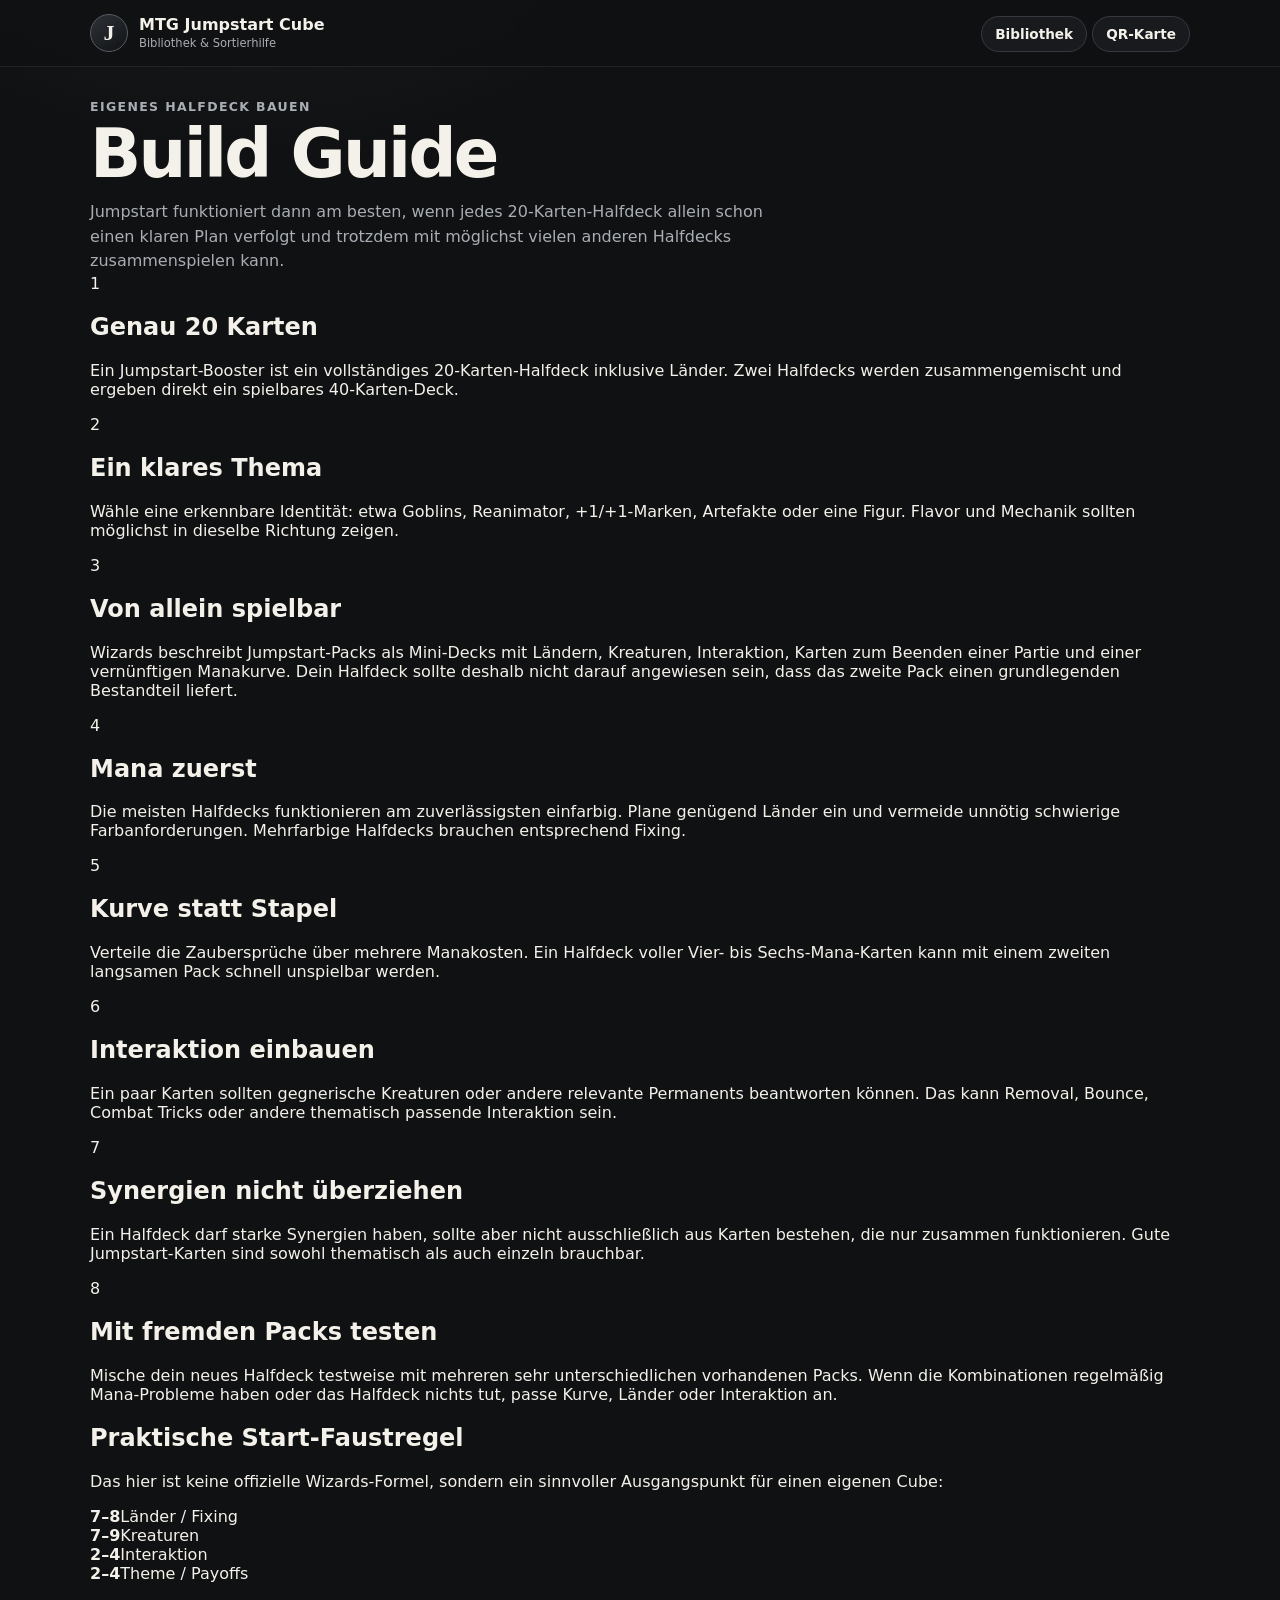
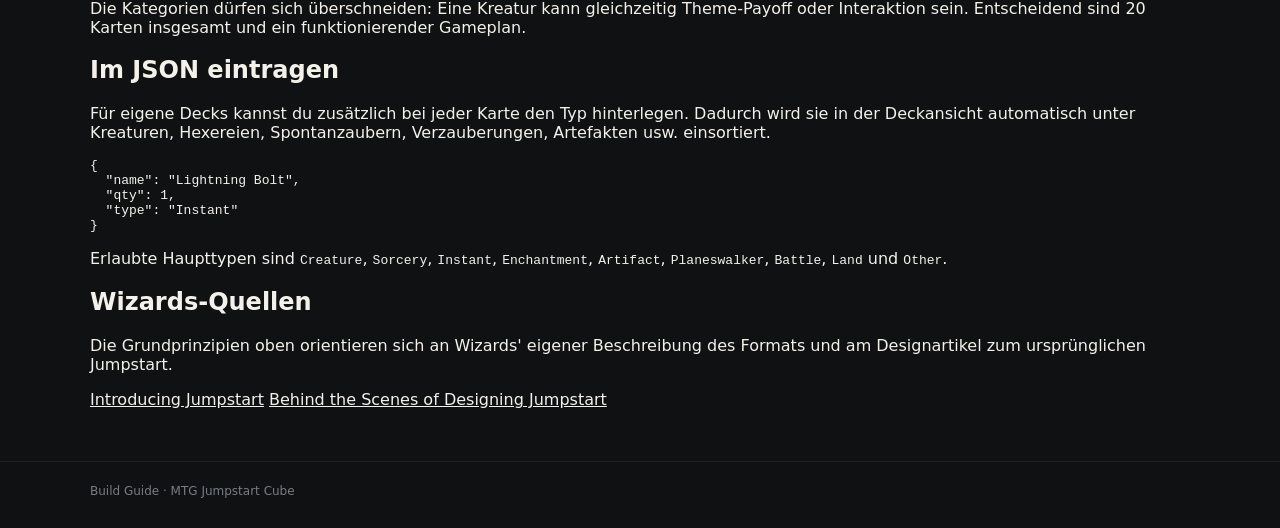
==== build-guide.html @ a4d692d1 "Add Jumpstart build guide" ====
<!doctype html>
<html lang="de">
<head>
  <meta charset="utf-8">
  <meta name="viewport" content="width=device-width, initial-scale=1">
  <meta name="theme-color" content="#171717">
  <meta name="description" content="Kurzer Leitfaden zum Bauen eigener Jumpstart-Halfdecks.">
  <title>Build Guide · MTG Jumpstart Cube</title>
  <link rel="stylesheet" href="assets/mana/css/mana.css">
  <link rel="stylesheet" href="styles.css">
</head>
<body>
  <header class="site-header">
    <div class="shell header-inner">
      <a class="brand" href="./" aria-label="Zur Jumpstart-Übersicht">
        <span class="brand-mark" aria-hidden="true">J</span>
        <span><strong>MTG Jumpstart Cube</strong><small>Bibliothek &amp; Sortierhilfe</small></span>
      </a>
      <nav class="header-nav" aria-label="Seitennavigation">
        <a class="proxy-link" href="./">Bibliothek</a>
        <a class="proxy-link" href="proxy.html">QR-Karte</a>
      </nav>
    </div>
  </header>

  <main class="shell guide-page">
    <section class="guide-hero">
      <p class="eyebrow">Eigenes Halfdeck bauen</p>
      <h1>Build Guide</h1>
      <p class="hero-copy">Jumpstart funktioniert dann am besten, wenn jedes 20-Karten-Halfdeck allein schon einen klaren Plan verfolgt und trotzdem mit möglichst vielen anderen Halfdecks zusammenspielen kann.</p>
    </section>

    <section class="guide-grid">
      <article class="guide-card">
        <span class="guide-number">1</span>
        <h2>Genau 20 Karten</h2>
        <p>Ein Jumpstart-Booster ist ein vollständiges 20-Karten-Halfdeck inklusive Länder. Zwei Halfdecks werden zusammengemischt und ergeben direkt ein spielbares 40-Karten-Deck.</p>
      </article>

      <article class="guide-card">
        <span class="guide-number">2</span>
        <h2>Ein klares Thema</h2>
        <p>Wähle eine erkennbare Identität: etwa Goblins, Reanimator, +1/+1-Marken, Artefakte oder eine Figur. Flavor und Mechanik sollten möglichst in dieselbe Richtung zeigen.</p>
      </article>

      <article class="guide-card">
        <span class="guide-number">3</span>
        <h2>Von allein spielbar</h2>
        <p>Wizards beschreibt Jumpstart-Packs als Mini-Decks mit Ländern, Kreaturen, Interaktion, Karten zum Beenden einer Partie und einer vernünftigen Manakurve. Dein Halfdeck sollte deshalb nicht darauf angewiesen sein, dass das zweite Pack einen grundlegenden Bestandteil liefert.</p>
      </article>

      <article class="guide-card">
        <span class="guide-number">4</span>
        <h2>Mana zuerst</h2>
        <p>Die meisten Halfdecks funktionieren am zuverlässigsten einfarbig. Plane genügend Länder ein und vermeide unnötig schwierige Farbanforderungen. Mehrfarbige Halfdecks brauchen entsprechend Fixing.</p>
      </article>

      <article class="guide-card">
        <span class="guide-number">5</span>
        <h2>Kurve statt Stapel</h2>
        <p>Verteile die Zaubersprüche über mehrere Manakosten. Ein Halfdeck voller Vier- bis Sechs-Mana-Karten kann mit einem zweiten langsamen Pack schnell unspielbar werden.</p>
      </article>

      <article class="guide-card">
        <span class="guide-number">6</span>
        <h2>Interaktion einbauen</h2>
        <p>Ein paar Karten sollten gegnerische Kreaturen oder andere relevante Permanents beantworten können. Das kann Removal, Bounce, Combat Tricks oder andere thematisch passende Interaktion sein.</p>
      </article>

      <article class="guide-card">
        <span class="guide-number">7</span>
        <h2>Synergien nicht überziehen</h2>
        <p>Ein Halfdeck darf starke Synergien haben, sollte aber nicht ausschließlich aus Karten bestehen, die nur zusammen funktionieren. Gute Jumpstart-Karten sind sowohl thematisch als auch einzeln brauchbar.</p>
      </article>

      <article class="guide-card">
        <span class="guide-number">8</span>
        <h2>Mit fremden Packs testen</h2>
        <p>Mische dein neues Halfdeck testweise mit mehreren sehr unterschiedlichen vorhandenen Packs. Wenn die Kombinationen regelmäßig Mana-Probleme haben oder das Halfdeck nichts tut, passe Kurve, Länder oder Interaktion an.</p>
      </article>
    </section>

    <section class="guide-section">
      <h2>Praktische Start-Faustregel</h2>
      <p>Das hier ist keine offizielle Wizards-Formel, sondern ein sinnvoller Ausgangspunkt für einen eigenen Cube:</p>
      <div class="guide-recipe">
        <div><strong>7–8</strong><span>Länder / Fixing</span></div>
        <div><strong>7–9</strong><span>Kreaturen</span></div>
        <div><strong>2–4</strong><span>Interaktion</span></div>
        <div><strong>2–4</strong><span>Theme / Payoffs</span></div>
      </div>
      <p class="guide-note">Die Kategorien dürfen sich überschneiden: Eine Kreatur kann gleichzeitig Theme-Payoff oder Interaktion sein. Entscheidend sind 20 Karten insgesamt und ein funktionierender Gameplan.</p>
    </section>

    <section class="guide-section">
      <h2>Im JSON eintragen</h2>
      <p>Für eigene Decks kannst du zusätzlich bei jeder Karte den Typ hinterlegen. Dadurch wird sie in der Deckansicht automatisch unter Kreaturen, Hexereien, Spontanzaubern, Verzauberungen, Artefakten usw. einsortiert.</p>
      <pre class="code-example"><code>{
  "name": "Lightning Bolt",
  "qty": 1,
  "type": "Instant"
}</code></pre>
      <p>Erlaubte Haupttypen sind <code>Creature</code>, <code>Sorcery</code>, <code>Instant</code>, <code>Enchantment</code>, <code>Artifact</code>, <code>Planeswalker</code>, <code>Battle</code>, <code>Land</code> und <code>Other</code>.</p>
    </section>

    <section class="guide-section sources-card">
      <h2>Wizards-Quellen</h2>
      <p>Die Grundprinzipien oben orientieren sich an Wizards' eigener Beschreibung des Formats und am Designartikel zum ursprünglichen Jumpstart.</p>
      <div class="source-links">
        <a href="https://magic.wizards.com/en/news/announcements/introducing-jumpstart-new-way-play-magic-2020-02-20">Introducing Jumpstart</a>
        <a href="https://magic.wizards.com/en/news/card-preview/behind-scenes-designing-jumpstart-2020-06-17">Behind the Scenes of Designing Jumpstart</a>
      </div>
    </section>
  </main>

  <footer class="site-footer"><div class="shell"><span>Build Guide · MTG Jumpstart Cube</span></div></footer>
</body>
</html>
---- assets/mana/css/mana.css ----
@font-face {
  font-family: "Mana";
  src: url("../fonts/mana.eot?v=1.18.0");
  src: url("../fonts/mana.eot?#iefix&v=1.18.0") format("embedded-opentype"), url("../fonts/mana.woff?v=1.18.0") format("woff"), url("../fonts/mana.ttf?v=1.18.0") format("truetype"), url("../fonts/mana.svg?v=1.18.0#mana") format("svg");
  font-weight: normal;
  font-style: normal;
}
@font-face {
  font-family: "MPlantin";
  src: url("../fonts/mplantin.eot?v=1.18.0");
  src: url("../fonts/mplantin.eot?#iefix&v=1.18.0") format("embedded-opentype"), url("../fonts/mplantin.woff?v=1.18.0") format("woff"), url("../fonts/mplantin.ttf?v=1.18.0") format("truetype"), url("../fonts/mplantin.svg?v=1.18.0#mplantin") format("svg");
  font-weight: normal;
  font-style: normal;
}
.ms {
  display: inline-block;
  font: normal normal normal 14px Mana;
  font-size: inherit;
  line-height: 1em;
  text-rendering: auto;
  transform: translate(0, 0);
  speak: none;
  text-transform: none;
  vertical-align: middle;
  -webkit-font-smoothing: antialiased;
  -moz-osx-font-smoothing: grayscale;
  --ms-mana-b: #a7999e;
  --ms-mana-c: #d0c6bb;
  --ms-mana-g: #9fcba6;
  --ms-mana-r: #f19b79;
  --ms-mana-u: #bcdaf7;
  --ms-mana-w: #fdfbce;
}

.ms-w::before {
  content: "\e600";
}
.ms-w-original::before {
  content: "\e997";
}
.ms-w-list::before {
  content: "\e998";
}
.ms-u::before {
  content: "\e601";
}
.ms-b::before {
  content: "\e602";
}
.ms-r::before {
  content: "\e603";
}
.ms-g::before {
  content: "\e604";
}
.ms-0::before {
  content: "\e605";
}
.ms-1::before {
  content: "\e606";
}
.ms-2 {
  margin-left: inherit !important;
}
.ms-2::before {
  content: "\e607";
}
.ms-3::before {
  content: "\e608";
}
.ms-4::before {
  content: "\e609";
}
.ms-5::before {
  content: "\e60a";
}
.ms-6::before {
  content: "\e60b";
}
.ms-7::before {
  content: "\e60c";
}
.ms-8::before {
  content: "\e60d";
}
.ms-9::before {
  content: "\e60e";
}
.ms-10::before {
  content: "\e60f";
}
.ms-11::before {
  content: "\e610";
}
.ms-12::before {
  content: "\e611";
}
.ms-13::before {
  content: "\e612";
}
.ms-14::before {
  content: "\e613";
}
.ms-15::before {
  content: "\e614";
}
.ms-16::before {
  content: "\e62a";
}
.ms-17::before {
  content: "\e62b";
}
.ms-18::before {
  content: "\e62c";
}
.ms-19::before {
  content: "\e62d";
}
.ms-20::before {
  content: "\e62e";
}
.ms-x::before {
  content: "\e615";
}
.ms-y::before {
  content: "\e616";
}
.ms-z::before {
  content: "\e617";
}
.ms-s::before {
  content: "\e619";
}
.ms-s-mtga::before {
  content: "\e996";
}
.ms-c::before {
  content: "\e904";
}
.ms-e::before, .ms-energy::before {
  content: "\e907";
}
.ms-acorn::before {
  content: "\e929";
}
.ms-ticket::before, .ms-tk::before {
  content: "\e9c4";
}
.ms-1-2::before {
  content: "\e902";
}
.ms-infinity::before {
  content: "\e903";
}
.ms-l::before {
  content: "\ea2d";
}
.ms-d::before {
  content: "\ea2e";
}
.ms-spree::before {
  content: "\ea55";
}
.ms-h::before, .ms-watermark-phyrexian::before {
  content: "\e618";
}
.ms-paw::before {
  content: "\ea32";
}
.ms-p::before {
  content: "\e618";
}
.ms-tap::before {
  content: "\e61a";
}
.ms-untap::before {
  content: "\e61b";
}
.ms-tap-alt::before, .ms-tap-3ed::before {
  content: "\e61c";
}
.ms-tap-4ed::before {
  content: "\ea31";
}
.ms-chaos::before {
  content: "\e61d";
}
.ms-artifact::before {
  content: "\e61e";
}
.ms-battle::before {
  content: "\e9d1";
}
.ms-battle-siege::before {
  content: "\e9d2";
}
.ms-commander::before {
  content: "\e9c6";
}
.ms-conspiracy::before {
  content: "\e972";
}
.ms-creature::before {
  content: "\e61f";
}
.ms-enchantment::before {
  content: "\e620";
}
.ms-dungeon::before {
  content: "\e995";
}
.ms-instant::before {
  content: "\e621";
}
.ms-land::before {
  content: "\e622";
}
.ms-multicolor::before {
  content: "\e985";
}
.ms-phenomenon::before {
  content: "\e96e";
}
.ms-plane::before {
  content: "\e96f";
}
.ms-planeswalker::before, .ms-watermark-planeswalker::before {
  content: "\e623";
}
.ms-rarity::before {
  content: "\e96c";
}
.ms-saga::before {
  content: "\e92a";
}
.ms-scheme::before {
  content: "\e970";
}
.ms-sorcery::before {
  content: "\e624";
}
.ms-token::before {
  content: "\e96d";
}
.ms-tribal::before, .ms-multiple::before {
  content: "\e925";
}
.ms-vanguard::before {
  content: "\e971";
}
.ms-hand::before {
  content: "\e9ca";
}
.ms-library::before {
  content: "\e9cb";
}
.ms-graveyard::before {
  content: "\e9cc";
}
.ms-exile::before {
  content: "\e9cd";
}
.ms-wu::before, .ms-wb::before, .ms-rw::after, .ms-gw::after, .ms-2w::after, .ms-cw::after {
  content: "\e600";
}
.ms-ub::before, .ms-ur::before, .ms-wu::after, .ms-gu::after, .ms-2u::after, .ms-cu::after {
  content: "\e601";
}
.ms-br::before, .ms-bg::before, .ms-wb::after, .ms-ub::after, .ms-2b::after, .ms-cb::after {
  content: "\e602";
}
.ms-rw::before, .ms-rg::before, .ms-ur::after, .ms-br::after, .ms-2r::after, .ms-cr::after {
  content: "\e603";
}
.ms-gw::before, .ms-gu::before, .ms-bg::after, .ms-rg::after, .ms-2g::after, .ms-cg::after {
  content: "\e604";
}
.ms-2w::before, .ms-2u::before, .ms-2b::before, .ms-2r::before, .ms-2g::before {
  content: "\e607";
}
.ms-cw::before, .ms-cu::before, .ms-cb::before, .ms-cr::before, .ms-cg::before {
  content: "\e904";
}
.ms-wp::before, .ms-up::before, .ms-bp::before, .ms-rp::before, .ms-gp::before, .ms-wup::before, .ms-wup::after, .ms-wbp::before, .ms-wbp::after, .ms-ubp::before, .ms-ubp::after, .ms-urp::before, .ms-urp::after, .ms-brp::before, .ms-brp::after, .ms-bgp::before, .ms-bgp::after, .ms-rwp::before, .ms-rwp::after, .ms-rgp::before, .ms-rgp::after, .ms-gwp::before, .ms-gwp::after, .ms-gup::before, .ms-gup::after {
  content: "\e618";
}
.ms-100::before {
  content: "\e900";
}
.ms-1000000::before {
  content: "\e901";
}
.ms-loyalty-up::before {
  content: "\e627";
}
.ms-loyalty-down::before {
  content: "\e625";
}
.ms-loyalty-zero::before {
  content: "\e626";
}
.ms-loyalty-start::before {
  content: "\e628";
}
.ms-defense::before {
  content: "\e9d7";
}
.ms-defense-border::before {
  content: "\e9d8";
}
.ms-level::before {
  content: "\e9c7";
}
.ms-level::after {
  content: "\e9c8";
}
.ms-dfc-back::before {
  content: "\e9d4";
}
.ms-dfc-day::before {
  content: "\e906";
}
.ms-dfc-emrakul::before {
  content: "\e90a";
}
.ms-dfc-enchantment::before {
  content: "\e920";
}
.ms-dfc-facedown::before {
  content: "\e9d6";
}
.ms-dfc-front::before {
  content: "\e9d3";
}
.ms-dfc-ignite::before {
  content: "\e908";
}
.ms-dfc-land::before {
  content: "\e9c5";
}
.ms-dfc-lesson::before {
  content: "\e98f";
}
.ms-dfc-meld::before {
  content: "\e9d5";
}
.ms-dfc-modal-back::before {
  content: "\e984";
}
.ms-dfc-modal-face::before {
  content: "\e983";
}
.ms-dfc-moon::before {
  content: "\e90b";
}
.ms-dfc-night::before {
  content: "\e905";
}
.ms-dfc-saga::before {
  content: "\e9cf";
}
.ms-dfc-saga-creature::before {
  content: "\e9d0";
}
.ms-dfc-spark::before {
  content: "\e909";
}
.ms-flashback::before {
  content: "\e629";
}
.ms-power::before {
  content: "\e921";
}
.ms-power-mtga::before {
  content: "\ea2f";
}
.ms-toughness::before {
  content: "\e922";
}
.ms-toughness-mtga::before {
  content: "\ea30";
}
.ms-artist-brush::before {
  content: "\e923";
}
.ms-artist-nib::before {
  content: "\e924";
}
.ms-guild-azorius::before, .ms-watermark-azorius::before {
  content: "\e90c";
}
.ms-guild-boros::before, .ms-watermark-boros::before {
  content: "\e90d";
}
.ms-guild-dimir::before, .ms-watermark-dimir::before {
  content: "\e90e";
}
.ms-guild-golgari::before, .ms-watermark-golgari::before {
  content: "\e90f";
}
.ms-guild-gruul::before, .ms-watermark-gruul::before {
  content: "\e910";
}
.ms-guild-izzet::before, .ms-watermark-izzet::before {
  content: "\e911";
}
.ms-guild-orzhov::before, .ms-watermark-orzhov::before {
  content: "\e912";
}
.ms-guild-rakdos::before, .ms-watermark-rakdos::before {
  content: "\e913";
}
.ms-guild-selesnya::before, .ms-watermark-selesnya::before {
  content: "\e914";
}
.ms-guild-simic::before, .ms-watermark-simic::before {
  content: "\e915";
}
.ms-clan-abzan::before, .ms-watermark-abzan::before {
  content: "\e916";
}
.ms-clan-jeskai::before, .ms-watermark-jeskai::before {
  content: "\e917";
}
.ms-clan-mardu::before, .ms-watermark-mardu::before {
  content: "\e918";
}
.ms-clan-sultai::before, .ms-watermark-sultai::before {
  content: "\e919";
}
.ms-clan-temur::before, .ms-watermark-temur::before {
  content: "\e91a";
}
.ms-clan-atarka::before, .ms-watermark-atarka::before {
  content: "\e91b";
}
.ms-clan-dromoka::before, .ms-watermark-dromoka::before {
  content: "\e91c";
}
.ms-clan-kolaghan::before, .ms-watermark-kolaghan::before {
  content: "\e91d";
}
.ms-clan-ojutai::before, .ms-watermark-ojutai::before {
  content: "\e91e";
}
.ms-clan-silumgar::before, .ms-watermark-silumgar::before {
  content: "\e91f";
}
.ms-party-cleric::before {
  content: "\ea59";
}
.ms-party-rogue::before {
  content: "\ea58";
}
.ms-party-warrior::before {
  content: "\ea57";
}
.ms-party-wizard::before {
  content: "\ea56";
}
.ms-polis-setessa::before {
  content: "\e926";
}
.ms-polis-akros::before {
  content: "\e927";
}
.ms-polis-meletis::before {
  content: "\e928";
}
.ms-school-lorehold::before, .ms-watermark-lorehold::before {
  content: "\e99a";
}
.ms-school-prismari::before, .ms-watermark-prismari::before {
  content: "\e99c";
}
.ms-school-quandrix::before, .ms-watermark-quandrix::before {
  content: "\e99e";
}
.ms-school-silverquill::before, .ms-watermark-silverquill::before {
  content: "\e9a0";
}
.ms-school-witherbloom::before, .ms-watermark-witherbloom::before {
  content: "\e9a2";
}
.ms-counter-arrow::before {
  content: "\e92b";
}
.ms-counter-brick::before {
  content: "\e92c";
}
.ms-counter-brick-print::before {
  content: "\ea52";
}
.ms-counter-charge::before {
  content: "\e92d";
}
.ms-counter-charge-print::before {
  content: "\ea53";
}
.ms-counter-damage::before {
  content: "\e9dd";
}
.ms-counter-deathtouch::before {
  content: "\ea51";
}
.ms-counter-devotion::before {
  content: "\e92e";
}
.ms-counter-doom::before {
  content: "\e92f";
}
.ms-counter-echo::before {
  content: "\e930";
}
.ms-counter-finality::before, .ms-ability-finality::before {
  content: "\ea54";
}
.ms-counter-flame::before {
  content: "\e931";
}
.ms-counter-flood::before {
  content: "\e932";
}
.ms-counter-fungus::before {
  content: "\e933";
}
.ms-counter-gold::before {
  content: "\e934";
}
.ms-counter-ki::before {
  content: "\e935";
}
.ms-counter-lore::before {
  content: "\e936";
}
.ms-counter-loyalty::before {
  content: "\e937";
}
.ms-counter-mining::before {
  content: "\e938";
}
.ms-counter-minus::before {
  content: "\e939";
}
.ms-counter-minus-uneven::before {
  content: "\e943";
}
.ms-counter-muster::before {
  content: "\e93a";
}
.ms-counter-paw::before {
  content: "\e93b";
}
.ms-counter-pin::before {
  content: "\e93c";
}
.ms-counter-plus::before {
  content: "\e93d";
}
.ms-counter-plus-uneven::before {
  content: "\e944";
}
.ms-counter-rad::before {
  content: "\ea50";
}
.ms-counter-scream::before {
  content: "\e93e";
}
.ms-counter-skeleton::before {
  content: "\e93f";
}
.ms-counter-skull::before {
  content: "\e940";
}
.ms-counter-slime::before {
  content: "\e941";
}
.ms-counter-time::before {
  content: "\e942";
}
.ms-counter-verse::before {
  content: "\e945";
}
.ms-counter-void::before {
  content: "\e9ec";
}
.ms-counter-vortex::before {
  content: "\e946";
}
.ms-counter-shield::before {
  content: "\e9c3";
}
.ms-counter-stun::before {
  content: "\e9c2";
}
.ms-ability-activated::before, .ms-ability-crew::before, .ms-ability-cycling::before {
  content: "\e947";
}
.ms-ability-adamant::before {
  content: "\e974";
}
.ms-ability-adapt::before {
  content: "\e975";
}
.ms-ability-addendum::before {
  content: "\e976";
}
.ms-ability-adventure::before {
  content: "\e948";
}
.ms-ability-afflict::before {
  content: "\e977";
}
.ms-ability-afterlife::before {
  content: "\e978";
}
.ms-ability-aftermath::before {
  content: "\e979";
}
.ms-ability-alliance::before {
  content: "\e9b5";
}
.ms-ability-amass-orcs::before {
  content: "\e9e0";
}
.ms-ability-amass-zombies::before, .ms-ability-amass::before {
  content: "\e97a";
}
.ms-ability-ascend::before {
  content: "\e94a";
}
.ms-ability-backup::before {
  content: "\e9d9";
}
.ms-ability-bargain::before {
  content: "\e9e2";
}
.ms-ability-blitz::before {
  content: "\e9b4";
}
.ms-ability-boast::before {
  content: "\e991";
}
.ms-ability-case-solved::before {
  content: "\ea39";
}
.ms-ability-case-solved-print::before {
  content: "\ea3a";
}
.ms-ability-casualty::before {
  content: "\e9b7";
}
.ms-ability-celebration::before {
  content: "\e9e3";
}
.ms-ability-changeling::before {
  content: "\e9a6";
}
.ms-ability-channel::before {
  content: "\e9b1";
}
.ms-ability-cleave::before {
  content: "\e9ad";
}
.ms-ability-cloak::before {
  content: "\ea35";
}
.ms-ability-collect-evidence::before {
  content: "\ea36";
}
.ms-ability-combat-condition::before {
  content: "\e9ce";
}
.ms-ability-companion::before {
  content: "\e97b";
}
.ms-ability-constellation::before {
  content: "\e97c";
}
.ms-ability-convoke-original::before {
  content: "\e949";
}
.ms-ability-convoke::before {
  content: "\e9da";
}
.ms-ability-corrupted::before {
  content: "\e9c0";
}
.ms-ability-craft::before {
  content: "\ea3f";
}
.ms-ability-crime::before {
  content: "\ea45";
}
.ms-ability-coven::before {
  content: "\e9aa";
}
.ms-ability-d20::before {
  content: "\e999";
}
.ms-ability-day-night::before {
  content: "\e9a8";
}
.ms-ability-daybound-nightbound::before {
  content: "\e9a9";
}
.ms-ability-deathtouch::before {
  content: "\e94b";
}
.ms-ability-decayed::before {
  content: "\e9ac";
}
.ms-ability-defender::before {
  content: "\e94c";
}
.ms-ability-delve::before {
  content: "\ea3b";
}
.ms-ability-descend::before {
  content: "\ea41";
}
.ms-ability-devotion::before {
  content: "\e97d";
}
.ms-ability-discover::before {
  content: "\ea40";
}
.ms-ability-disguise::before {
  content: "\ea34";
}
.ms-ability-disturb::before {
  content: "\e9ae";
}
.ms-ability-domain::before {
  content: "\e9a7";
}
.ms-ability-double-strike::before {
  content: "\e94d";
}
.ms-ability-dungeon::before {
  content: "\e995";
}
.ms-ability-eerie::before {
  content: "\ea4d";
}
.ms-ability-embalm::before {
  content: "\e97e";
}
.ms-ability-enlist::before {
  content: "\e9ba";
}
.ms-ability-enrage::before {
  content: "\e9dc";
}
.ms-ability-enrage-original::before {
  content: "\e94e";
}
.ms-ability-escape::before {
  content: "\e969";
}
.ms-ability-eternalize::before {
  content: "\e97f";
}
.ms-ability-exalted::before {
  content: "\ea33";
}
.ms-ability-expend::before {
  content: "\ea4a";
}
.ms-ability-exploit::before {
  content: "\e9af";
}
.ms-ability-explore::before {
  content: "\e94f";
}
.ms-ability-fabricate::before {
  content: "\e9a5";
}
.ms-ability-ferocious::before {
  content: "\ea3c";
}
.ms-ability-first-strike::before {
  content: "\e950";
}
.ms-ability-flash::before {
  content: "\e951";
}
.ms-ability-flying::before {
  content: "\e952";
}
.ms-ability-for-mirrodin::before {
  content: "\e9c1";
}
.ms-ability-forage::before {
  content: "\ea49";
}
.ms-ability-foretell::before, .ms-watermark-foretell::before {
  content: "\e990";
}
.ms-ability-gift::before {
  content: "\ea46";
}
.ms-ability-goad::before, .ms-counter-goad::before {
  content: "\e9c9";
}
.ms-ability-haste::before {
  content: "\e953";
}
.ms-ability-hexproof::before {
  content: "\e954";
}
.ms-ability-hexproof-black::before {
  content: "\e955";
}
.ms-ability-hexproof-blue::before {
  content: "\e956";
}
.ms-ability-hexproof-green::before {
  content: "\e957";
}
.ms-ability-hexproof-red::before {
  content: "\e958";
}
.ms-ability-hexproof-white::before {
  content: "\e959";
}
.ms-ability-hideaway::before {
  content: "\e9b8";
}
.ms-ability-impending::before {
  content: "\ea4c";
}
.ms-ability-improvise::before {
  content: "\e9de";
}
.ms-ability-incubate::before {
  content: "\e9db";
}
.ms-ability-indestructible::before {
  content: "\e95a";
}
.ms-ability-investigate::before {
  content: "\e9ab";
}
.ms-ability-jumpstart::before {
  content: "\e95b";
}
.ms-ability-kicker::before {
  content: "\e989";
}
.ms-ability-landfall::before {
  content: "\e988";
}
.ms-ability-learn::before {
  content: "\e994";
}
.ms-ability-lifelink::before {
  content: "\ea4b";
}
.ms-ability-lifelink-original::before {
  content: "\e95c";
}
.ms-ability-magecraft::before {
  content: "\e993";
}
.ms-ability-manifest-dread::before {
  content: "\ea4f";
}
.ms-ability-meld::before {
  content: "\e9bd";
}
.ms-ability-menace::before {
  content: "\e95d";
}
.ms-ability-mentor::before {
  content: "\e95e";
}
.ms-ability-morph::before {
  content: "\ea3e";
}
.ms-ability-mutate::before {
  content: "\e980";
}
.ms-ability-ninjutsu::before {
  content: "\e9b2";
}
.ms-ability-obscura::before {
  content: "\e9b6";
}
.ms-ability-offspring::before {
  content: "\ea47";
}
.ms-ability-outlast::before {
  content: "\ea3d";
}
.ms-ability-party::before {
  content: "\e987";
}
.ms-ability-phyrexian::before {
  content: "\e618";
}
.ms-ability-plot::before {
  content: "\ea42";
}
.ms-ability-proliferate::before {
  content: "\e981";
}
.ms-ability-prototype::before {
  content: "\e9be";
}
.ms-ability-prowess::before {
  content: "\e982";
}
.ms-ability-raid::before {
  content: "\e95f";
}
.ms-ability-reach::before {
  content: "\e960";
}
.ms-ability-read-ahead::before {
  content: "\e9b9";
}
.ms-ability-reconfigure::before {
  content: "\e9b3";
}
.ms-ability-revolt::before {
  content: "\e961";
}
.ms-ability-ring-bearer::before {
  content: "\e9df";
}
.ms-ability-riot::before {
  content: "\e973";
}
.ms-ability-role-cursed::before {
  content: "\e9e6";
}
.ms-ability-role-monster::before {
  content: "\e9e7";
}
.ms-ability-role-royal::before {
  content: "\e9e8";
}
.ms-ability-role-sorceror::before {
  content: "\e9e9";
}
.ms-ability-role-wicked::before {
  content: "\e9ea";
}
.ms-ability-role-young-hero::before {
  content: "\e9eb";
}
.ms-ability-saddle::before {
  content: "\ea43";
}
.ms-ability-specialize::before {
  content: "\e9bb";
}
.ms-ability-spectacle::before {
  content: "\e96b";
}
.ms-ability-spree::before {
  content: "\ea44";
}
.ms-ability-static::before, .ms-ability-enchant::before {
  content: "\e962";
}
.ms-ability-summoning-sickness::before {
  content: "\e96a";
}
.ms-ability-surveil::before {
  content: "\ea38";
}
.ms-ability-surveil-original::before {
  content: "\e963";
}
.ms-ability-survival::before {
  content: "\ea4e";
}
.ms-ability-suspect::before {
  content: "\ea37";
}
.ms-ability-the-ring-tempts-you::before {
  content: "\e9e1";
}
.ms-ability-toxic::before {
  content: "\e9bf";
}
.ms-ability-training::before {
  content: "\e9b0";
}
.ms-ability-trample::before {
  content: "\e964";
}
.ms-ability-transform::before {
  content: "\e965";
}
.ms-ability-triggered::before {
  content: "\e966";
}
.ms-ability-undergrowth::before {
  content: "\e967";
}
.ms-ability-unearth::before {
  content: "\e9bc";
}
.ms-ability-valiant::before {
  content: "\ea48";
}
.ms-ability-vigilance::before {
  content: "\e968";
}
.ms-ability-ward::before {
  content: "\e992";
}
.ms-ability-haktos-the-unscarred::before {
  content: "\e9e4";
}
.ms-ability-robber-of-the-rich::before {
  content: "\e9e5";
}
.ms-ability-duels-annihilator::before, .ms-ability-annihilator::before {
  content: "\ea5a";
}
.ms-ability-duels-battle-cry::before, .ms-ability-battle-cry::before {
  content: "\ea5b";
}
.ms-ability-duels-unblockable::before, .ms-ability-unblockable::before {
  content: "\ea5c";
}
.ms-ability-duels-cannot-block::before, .ms-ability-cannot-block::before {
  content: "\ea5d";
}
.ms-ability-duels-cannot-untap::before, .ms-ability-cannot-untap::before {
  content: "\ea5e";
}
.ms-ability-duels-cohort::before, .ms-ability-cohort::before {
  content: "\ea5f";
}
.ms-ability-duels-copy::before, .ms-ability-copy::before {
  content: "\ea60";
}
.ms-ability-duels-deathtouch::before {
  content: "\ea61";
}
.ms-ability-duels-defender::before {
  content: "\ea62";
}
.ms-ability-duels-delirium::before, .ms-ability-delirium::before {
  content: "\ea63";
}
.ms-ability-duels-detain::before, .ms-ability-detain::before {
  content: "\ea64";
}
.ms-ability-duels-double-strike::before {
  content: "\ea65";
}
.ms-ability-duels-dfc::before, .ms-ability-dfc::before {
  content: "\ea66";
}
.ms-ability-duels-evolve::before, .ms-ability-evolve::before {
  content: "\ea67";
}
.ms-ability-duels-exalted::before {
  content: "\ea68";
}
.ms-ability-duels-exile::before, .ms-ability-exile::before {
  content: "\ea69";
}
.ms-ability-duels-fading::before, .ms-ability-fading::before {
  content: "\ea6a";
}
.ms-ability-duels-fear::before, .ms-ability-fear::before {
  content: "\ea6b";
}
.ms-ability-duels-first-strike::before {
  content: "\ea6c";
}
.ms-ability-duels-flying::before {
  content: "\ea6d";
}
.ms-ability-duels-forestwalk::before, .ms-ability-forestwalk::before {
  content: "\ea6e";
}
.ms-ability-duels-haste::before {
  content: "\ea6f";
}
.ms-ability-duels-haunt::before, .ms-ability-haunt::before {
  content: "\ea70";
}
.ms-ability-duels-hexproof::before {
  content: "\ea71";
}
.ms-ability-duels-indestructible::before {
  content: "\ea72";
}
.ms-ability-duels-infect::before, .ms-ability-infect::before {
  content: "\ea73";
}
.ms-ability-duels-ingest::before, .ms-ability-ingest::before {
  content: "\ea74";
}
.ms-ability-duels-intimidate::before, .ms-ability-intimidate::before {
  content: "\ea75";
}
.ms-ability-duels-islandwalk::before, .ms-ability-islandwalk::before {
  content: "\ea76";
}
.ms-ability-duels-legendary::before, .ms-ability-legendary::before {
  content: "\ea77";
}
.ms-ability-duels-lifelink::before {
  content: "\ea78";
}
.ms-ability-duels-menace::before {
  content: "\ea79";
}
.ms-ability-duels-monstrous::before, .ms-ability-monstrous::before {
  content: "\ea7a";
}
.ms-ability-duels-mountainwalk::before, .ms-ability-mountainwalk::before {
  content: "\ea7b";
}
.ms-ability-duels-must-attack::before, .ms-ability-must-attack::before {
  content: "\ea7c";
}
.ms-ability-duels-plainswalk::before, .ms-ability-plainswalk::before {
  content: "\ea7d";
}
.ms-ability-duels-prevent-damage::before, .ms-ability-prevent-damage::before {
  content: "\ea7e";
}
.ms-ability-duels-protection-black::before, .ms-ability-protection-black::before {
  content: "\ea7f";
}
.ms-ability-duels-protection-blue::before, .ms-ability-protection-blue::before {
  content: "\ea80";
}
.ms-ability-duels-protection-green::before, .ms-ability-protection-green::before {
  content: "\ea81";
}
.ms-ability-duels-protection-red::before, .ms-ability-protection-red::before {
  content: "\ea82";
}
.ms-ability-duels-protection-white::before, .ms-ability-protection-white::before {
  content: "\ea83";
}
.ms-ability-duels-protection::before, .ms-ability-protection::before {
  content: "\ea84";
}
.ms-ability-duels-rally::before, .ms-ability-rally::before {
  content: "\ea85";
}
.ms-ability-duels-regenerate::before, .ms-ability-regenerate::before {
  content: "\ea86";
}
.ms-ability-duels-renowned::before, .ms-ability-renowned::before {
  content: "\ea87";
}
.ms-ability-duels-shroud::before, .ms-ability-shroud::before {
  content: "\ea88";
}
.ms-ability-duels-skulk::before, .ms-ability-skulk::before {
  content: "\ea89";
}
.ms-ability-duels-soulshift::before, .ms-ability-soulshift::before {
  content: "\ea8a";
}
.ms-ability-duels-swampwalk::before, .ms-ability-swampwalk::before {
  content: "\ea8b";
}
.ms-ability-duels-temporary-control::before, .ms-ability-temporary-control::before {
  content: "\ea8c";
}
.ms-ability-duels-totem-armor::before, .ms-ability-totem-armor::before {
  content: "\ea8d";
}
.ms-ability-duels-trample::before {
  content: "\ea8e";
}
.ms-ability-duels-undying::before, .ms-ability-undying::before {
  content: "\ea8f";
}
.ms-ability-duels-vigilance::before {
  content: "\ea90";
}
.ms-watermark-agentsofsneak::before {
  content: "\ea08";
}
.ms-watermark-arena::before {
  content: "\ea1e";
}
.ms-watermark-brokers::before {
  content: "\ea0d";
}
.ms-watermark-cabaretti::before {
  content: "\ea0e";
}
.ms-watermark-colorpie::before {
  content: "\e9f0";
}
.ms-watermark-conspiracy::before {
  content: "\ea12";
}
.ms-watermark-corocoro::before {
  content: "\ea15";
}
.ms-watermark-crossbreedlabs::before {
  content: "\ea09";
}
.ms-watermark-cutiemark-apples::before {
  content: "\ea27";
}
.ms-watermark-cutiemark-balloons::before {
  content: "\ea28";
}
.ms-watermark-cutiemark-butterflies::before {
  content: "\ea29";
}
.ms-watermark-cutiemark-gems::before {
  content: "\ea04";
}
.ms-watermark-cutiemark-rainbow::before {
  content: "\ea2a";
}
.ms-watermark-cutiemark-sparkle::before {
  content: "\ea05";
}
.ms-watermark-cutiemark-waningmoon::before {
  content: "\ea06";
}
.ms-watermark-cutiemark-waxingmoon::before {
  content: "\ea07";
}
.ms-watermark-dci::before {
  content: "\ea1d";
}
.ms-watermark-dengekimaoh::before {
  content: "\ea14";
}
.ms-watermark-desparked::before {
  content: "\e9f1";
}
.ms-watermark-dnd::before {
  content: "\ea17";
}
.ms-watermark-flavor-aestheticconsultation::before {
  content: "\e9f2";
}
.ms-watermark-flavor-farewelltoarms::before {
  content: "\e9f3";
}
.ms-watermark-flavor-monkeymonkeymonkey::before {
  content: "\e9f4";
}
.ms-watermark-flavor-moxlotus::before {
  content: "\e9f5";
}
.ms-watermark-flavor-myfirsttome::before {
  content: "\e9f6";
}
.ms-watermark-flavor-shoetree::before {
  content: "\e9f7";
}
.ms-watermark-flavor-whenfluffybunniesattack::before {
  content: "\e9f8";
}
.ms-watermark-flavor-manascrew::before {
  content: "\ea2c";
}
.ms-watermark-fnm::before {
  content: "\ea16";
}
.ms-watermark-goblinexplosioneers::before {
  content: "\ea0a";
}
.ms-watermark-grandprix::before {
  content: "\ea1f";
}
.ms-watermark-grandprix2::before {
  content: "\ea20";
}
.ms-watermark-herospath::before {
  content: "\ea02";
}
.ms-watermark-herospath-1::before {
  content: "\e9f9";
}
.ms-watermark-herospath-2::before {
  content: "\e9fa";
}
.ms-watermark-herospath-3::before {
  content: "\e9fb";
}
.ms-watermark-herospath-4::before {
  content: "\e9fc";
}
.ms-watermark-herospath-5::before {
  content: "\e9fd";
}
.ms-watermark-herospath-6::before {
  content: "\e9fe";
}
.ms-watermark-herospath-7::before {
  content: "\e9ff";
}
.ms-watermark-herospath-8::before {
  content: "\ea00";
}
.ms-watermark-herospath-9::before {
  content: "\ea01";
}
.ms-watermark-japanjunior::before {
  content: "\ea24";
}
.ms-watermark-judgeacademy::before {
  content: "\ea13";
}
.ms-watermark-junior::before {
  content: "\ea23";
}
.ms-watermark-juniorapac::before {
  content: "\ea21";
}
.ms-watermark-junioreurope::before {
  content: "\ea22";
}
.ms-watermark-leagueofdastardlydoom::before {
  content: "\ea0b";
}
.ms-watermark-maestros::before {
  content: "\ea0f";
}
.ms-watermark-mirran::before {
  content: "\ea03";
}
.ms-watermark-mps::before {
  content: "\ea1a";
}
.ms-watermark-mtg::before {
  content: "\e9ed";
}
.ms-watermark-mtg10::before {
  content: "\e9ee";
}
.ms-watermark-mtg15::before {
  content: "\e9ef";
}
.ms-watermark-nerf::before {
  content: "\ea19";
}
.ms-watermark-obscura::before {
  content: "\ea10";
}
.ms-watermark-orderofthewidget::before {
  content: "\ea0c";
}
.ms-watermark-protour::before {
  content: "\ea26";
}
.ms-watermark-riveteers::before {
  content: "\ea11";
}
.ms-watermark-scholarship::before {
  content: "\ea25";
}
.ms-watermark-transformers::before {
  content: "\ea18";
}
.ms-watermark-trumpkatsumai::before {
  content: "\ea2b";
}
.ms-watermark-wotc::before {
  content: "\ea1b";
}
.ms-watermark-wpn::before {
  content: "\ea1c";
}

.ms-cost {
  background-color: #beb9b2;
  border-radius: 1em;
  color: #111;
  font-size: 0.95em;
  width: 1.3em;
  height: 1.3em;
  line-height: 1.35em;
  text-align: center;
}
.ms-cost.ms-w, .ms-cost.ms-wp {
  background-color: #f0f2c0;
}
.ms-cost.ms-u, .ms-cost.ms-up {
  background-color: #b5cde3;
}
.ms-cost.ms-b, .ms-cost.ms-bp {
  background-color: #aca29a;
}
.ms-cost.ms-r, .ms-cost.ms-rp {
  background-color: #db8664;
}
.ms-cost.ms-g, .ms-cost.ms-gp {
  background-color: #93b483;
}
.ms-cost.ms-wu, .ms-cost.ms-wb, .ms-cost.ms-ub, .ms-cost.ms-ur, .ms-cost.ms-br, .ms-cost.ms-bg, .ms-cost.ms-rw, .ms-cost.ms-rg, .ms-cost.ms-gw, .ms-cost.ms-gu, .ms-cost.ms-2w, .ms-cost.ms-2u, .ms-cost.ms-2b, .ms-cost.ms-2r, .ms-cost.ms-2g, .ms-cost.ms-cw, .ms-cost.ms-cu, .ms-cost.ms-cb, .ms-cost.ms-cr, .ms-cost.ms-cg, .ms-cost.ms-wup, .ms-cost.ms-wbp, .ms-cost.ms-ubp, .ms-cost.ms-urp, .ms-cost.ms-brp, .ms-cost.ms-bgp, .ms-cost.ms-rwp, .ms-cost.ms-rgp, .ms-cost.ms-gwp, .ms-cost.ms-gup {
  --ms-split-top: var(--ms-mana-c);
  --ms-split-bottom: var(--ms-mana-u);
  background: var(--ms-split-top);
  background: -moz-linear-gradient(135deg, var(--ms-split-top) 0%, var(--ms-split-top) 50%, var(--ms-split-bottom) 50%, var(--ms-split-bottom) 100%);
  background: -webkit-linear-gradient(135deg, var(--ms-split-top) 0%, var(--ms-split-top) 50%, var(--ms-split-bottom) 50%, var(--ms-split-bottom) 100%);
  background: linear-gradient(135deg, var(--ms-split-top) 0%, var(--ms-split-top) 50%, var(--ms-split-bottom) 50%, var(--ms-split-bottom) 100%);
  position: relative;
  width: 1.3em;
  height: 1.3em;
}
.ms-cost.ms-wu::before, .ms-cost.ms-wu::after, .ms-cost.ms-wb::before, .ms-cost.ms-wb::after, .ms-cost.ms-ub::before, .ms-cost.ms-ub::after, .ms-cost.ms-ur::before, .ms-cost.ms-ur::after, .ms-cost.ms-br::before, .ms-cost.ms-br::after, .ms-cost.ms-bg::before, .ms-cost.ms-bg::after, .ms-cost.ms-rw::before, .ms-cost.ms-rw::after, .ms-cost.ms-rg::before, .ms-cost.ms-rg::after, .ms-cost.ms-gw::before, .ms-cost.ms-gw::after, .ms-cost.ms-gu::before, .ms-cost.ms-gu::after, .ms-cost.ms-2w::before, .ms-cost.ms-2w::after, .ms-cost.ms-2u::before, .ms-cost.ms-2u::after, .ms-cost.ms-2b::before, .ms-cost.ms-2b::after, .ms-cost.ms-2r::before, .ms-cost.ms-2r::after, .ms-cost.ms-2g::before, .ms-cost.ms-2g::after, .ms-cost.ms-cw::before, .ms-cost.ms-cw::after, .ms-cost.ms-cu::before, .ms-cost.ms-cu::after, .ms-cost.ms-cb::before, .ms-cost.ms-cb::after, .ms-cost.ms-cr::before, .ms-cost.ms-cr::after, .ms-cost.ms-cg::before, .ms-cost.ms-cg::after, .ms-cost.ms-wup::before, .ms-cost.ms-wup::after, .ms-cost.ms-wbp::before, .ms-cost.ms-wbp::after, .ms-cost.ms-ubp::before, .ms-cost.ms-ubp::after, .ms-cost.ms-urp::before, .ms-cost.ms-urp::after, .ms-cost.ms-brp::before, .ms-cost.ms-brp::after, .ms-cost.ms-bgp::before, .ms-cost.ms-bgp::after, .ms-cost.ms-rwp::before, .ms-cost.ms-rwp::after, .ms-cost.ms-rgp::before, .ms-cost.ms-rgp::after, .ms-cost.ms-gwp::before, .ms-cost.ms-gwp::after, .ms-cost.ms-gup::before, .ms-cost.ms-gup::after {
  font-size: 0.55em !important;
  position: absolute;
}
.ms-cost.ms-wu::before, .ms-cost.ms-wb::before, .ms-cost.ms-ub::before, .ms-cost.ms-ur::before, .ms-cost.ms-br::before, .ms-cost.ms-bg::before, .ms-cost.ms-rw::before, .ms-cost.ms-rg::before, .ms-cost.ms-gw::before, .ms-cost.ms-gu::before, .ms-cost.ms-2w::before, .ms-cost.ms-2u::before, .ms-cost.ms-2b::before, .ms-cost.ms-2r::before, .ms-cost.ms-2g::before, .ms-cost.ms-cw::before, .ms-cost.ms-cu::before, .ms-cost.ms-cb::before, .ms-cost.ms-cr::before, .ms-cost.ms-cg::before, .ms-cost.ms-wup::before, .ms-cost.ms-wbp::before, .ms-cost.ms-ubp::before, .ms-cost.ms-urp::before, .ms-cost.ms-brp::before, .ms-cost.ms-bgp::before, .ms-cost.ms-rwp::before, .ms-cost.ms-rgp::before, .ms-cost.ms-gwp::before, .ms-cost.ms-gup::before {
  top: -0.38em;
  left: 0.28em;
}
.ms-cost.ms-wu::after, .ms-cost.ms-wb::after, .ms-cost.ms-ub::after, .ms-cost.ms-ur::after, .ms-cost.ms-br::after, .ms-cost.ms-bg::after, .ms-cost.ms-rw::after, .ms-cost.ms-rg::after, .ms-cost.ms-gw::after, .ms-cost.ms-gu::after, .ms-cost.ms-2w::after, .ms-cost.ms-2u::after, .ms-cost.ms-2b::after, .ms-cost.ms-2r::after, .ms-cost.ms-2g::after, .ms-cost.ms-cw::after, .ms-cost.ms-cu::after, .ms-cost.ms-cb::after, .ms-cost.ms-cr::after, .ms-cost.ms-cg::after, .ms-cost.ms-wup::after, .ms-cost.ms-wbp::after, .ms-cost.ms-ubp::after, .ms-cost.ms-urp::after, .ms-cost.ms-brp::after, .ms-cost.ms-bgp::after, .ms-cost.ms-rwp::after, .ms-cost.ms-rgp::after, .ms-cost.ms-gwp::after, .ms-cost.ms-gup::after {
  top: 0.5em;
  left: 1em;
}
.ms-cost.ms-wu, .ms-cost.ms-wup {
  --ms-split-top: var(--ms-mana-w);
}
.ms-cost.ms-wb, .ms-cost.ms-wbp {
  --ms-split-top: var(--ms-mana-w);
  --ms-split-bottom: var(--ms-mana-b);
}
.ms-cost.ms-ub, .ms-cost.ms-ubp {
  --ms-split-top: var(--ms-mana-u);
  --ms-split-bottom: var(--ms-mana-b);
}
.ms-cost.ms-ur, .ms-cost.ms-urp {
  --ms-split-top: var(--ms-mana-u);
  --ms-split-bottom: var(--ms-mana-r);
}
.ms-cost.ms-br, .ms-cost.ms-brp {
  --ms-split-top: var(--ms-mana-b);
  --ms-split-bottom: var(--ms-mana-r);
}
.ms-cost.ms-bg, .ms-cost.ms-bgp {
  --ms-split-top: var(--ms-mana-b);
  --ms-split-bottom: var(--ms-mana-g);
}
.ms-cost.ms-rw, .ms-cost.ms-rwp {
  --ms-split-top: var(--ms-mana-r);
  --ms-split-bottom: var(--ms-mana-w);
}
.ms-cost.ms-rg, .ms-cost.ms-rgp {
  --ms-split-top: var(--ms-mana-r);
  --ms-split-bottom: var(--ms-mana-g);
}
.ms-cost.ms-gw, .ms-cost.ms-gwp {
  --ms-split-top: var(--ms-mana-g);
  --ms-split-bottom: var(--ms-mana-w);
}
.ms-cost.ms-gu, .ms-cost.ms-gup {
  --ms-split-top: var(--ms-mana-g);
}
.ms-cost.ms-2w, .ms-cost.ms-cw {
  --ms-split-bottom: var(--ms-mana-w);
}
.ms-cost.ms-2b, .ms-cost.ms-cb {
  --ms-split-bottom: var(--ms-mana-b);
}
.ms-cost.ms-2r, .ms-cost.ms-cr {
  --ms-split-bottom: var(--ms-mana-r);
}
.ms-cost.ms-2g, .ms-cost.ms-cg {
  --ms-split-bottom: var(--ms-mana-g);
}
.ms-cost.ms-p::before {
  display: inline-block;
  -moz-transform: scale(1.2, 1.2);
  -webkit-transform: scale(1.2, 1.2);
  transform: scale(1.2, 1.2);
}
.ms-cost.ms-wp::before, .ms-cost.ms-up::before, .ms-cost.ms-bp::before, .ms-cost.ms-rp::before, .ms-cost.ms-gp::before, .ms-cost.ms-cw::before, .ms-cost.ms-cu::before, .ms-cost.ms-cb::before, .ms-cost.ms-cr::before, .ms-cost.ms-cg::before, .ms-cost.ms-wup::before, .ms-cost.ms-wbp::before, .ms-cost.ms-ubp::before, .ms-cost.ms-urp::before, .ms-cost.ms-brp::before, .ms-cost.ms-bgp::before, .ms-cost.ms-rwp::before, .ms-cost.ms-rgp::before, .ms-cost.ms-gwp::before, .ms-cost.ms-gup::before, .ms-cost.ms-wup::after, .ms-cost.ms-wbp::after, .ms-cost.ms-ubp::after, .ms-cost.ms-urp::after, .ms-cost.ms-brp::after, .ms-cost.ms-bgp::after, .ms-cost.ms-rwp::after, .ms-cost.ms-rgp::after, .ms-cost.ms-gwp::after, .ms-cost.ms-gup::after {
  display: inline-block;
  transform: scale(1.2) translateX(0.01rem) translateY(-0.03rem);
}
.ms-cost.ms-tap-alt::before {
  display: inline-block;
  transform: scale(1.2);
  padding-left: 0.06em;
  padding-bottom: 0.1em;
}
.ms-cost.ms-s::before {
  color: #fff;
  -webkit-text-stroke: 2px #fff;
  font-size: 0.85em;
  top: -0.05em;
  position: relative;
  display: inline-block;
}
.ms-cost.ms-s::after {
  content: "\e619";
  position: absolute;
  color: #333;
  margin-left: -0.9em;
  font-size: 1.1em;
}
.ms-cost.ms-s-mtga::before {
  color: #fff;
}
.ms-cost.ms-untap {
  background-color: #111;
  color: #fff;
}
.ms-cost.ms-shadow {
  box-shadow: -0.06em 0.07em 0 #111, 0 0.06em 0 #111;
}
.ms-cost.ms-shadow.ms-untap {
  box-shadow: -0.06em 0.07em 0 #fff, 0 0.06em 0 #fff;
}

.ms-split {
  position: relative;
  width: 1.3em;
  height: 1.3em;
}

.ms-split::before,
.ms-split::after {
  font-size: 0.55em !important;
  position: absolute;
}

.ms-split::before {
  top: -0.38em;
  left: 0.28em;
}

.ms-split::after {
  top: 0.5em;
  left: 1em;
}

span.ms-half {
  width: 0.675em;
  overflow: hidden;
  display: inline-block;
  margin-left: 0.675em;
}
span.ms-half > .ms-cost {
  margin-left: -0.675em;
}

.ms-half {
  width: 0.675em;
  margin-left: 0.675em;
  overflow: hidden;
  border-radius: 0 1em 1em 0;
}
.ms-half::before {
  margin-left: -0.65em;
}

.ms-100 {
  width: 2.4em;
}

.ms-1000000 {
  width: 5.4em;
}

/**
 * planeswalker and other loyalty symbols */
.ms-loyalty-up, .ms-loyalty-down, .ms-loyalty-zero, .ms-loyalty-start {
  color: #111;
  font-size: 1.5em;
  position: relative;
  text-align: center;
}
.ms-loyalty-start {
  font-size: 2em;
}
.ms-loyalty-zero::after {
  line-height: 2.1em !important;
}
.ms-loyalty-0::after, .ms-loyalty-1::after, .ms-loyalty-2::after, .ms-loyalty-3::after, .ms-loyalty-4::after, .ms-loyalty-5::after, .ms-loyalty-6::after, .ms-loyalty-7::after, .ms-loyalty-8::after, .ms-loyalty-9::after, .ms-loyalty-10::after, .ms-loyalty-11::after, .ms-loyalty-12::after, .ms-loyalty-13::after, .ms-loyalty-14::after, .ms-loyalty-15::after, .ms-loyalty-16::after, .ms-loyalty-17::after, .ms-loyalty-18::after, .ms-loyalty-19::after, .ms-loyalty-20::after, .ms-loyalty-25::after, .ms-loyalty-x::after {
  color: #fff;
  display: inline-block;
  font-size: 0.5em;
  font-family: "MPlantin, Garamond, Palatino, 'Times New Roman', Times, serif";
  position: absolute;
  left: 0;
  line-height: 2.25em;
  width: 100%;
  text-align: center;
}
.ms-loyalty-0::after {
  content: "0";
}
.ms-loyalty-up.ms-loyalty-1::after {
  content: "+1";
}
.ms-loyalty-up.ms-loyalty-2::after {
  content: "+2";
}
.ms-loyalty-up.ms-loyalty-3::after {
  content: "+3";
}
.ms-loyalty-up.ms-loyalty-4::after {
  content: "+4";
}
.ms-loyalty-up.ms-loyalty-5::after {
  content: "+5";
}
.ms-loyalty-up.ms-loyalty-6::after {
  content: "+6";
}
.ms-loyalty-up.ms-loyalty-7::after {
  content: "+7";
}
.ms-loyalty-up.ms-loyalty-8::after {
  content: "+8";
}
.ms-loyalty-up.ms-loyalty-9::after {
  content: "+9";
}
.ms-loyalty-up.ms-loyalty-10::after {
  content: "+10";
}
.ms-loyalty-up.ms-loyalty-11::after {
  content: "+10";
}
.ms-loyalty-up.ms-loyalty-12::after {
  content: "+12";
}
.ms-loyalty-up.ms-loyalty-13::after {
  content: "+13";
}
.ms-loyalty-up.ms-loyalty-14::after {
  content: "+14";
}
.ms-loyalty-up.ms-loyalty-15::after {
  content: "+15";
}
.ms-loyalty-up.ms-loyalty-16::after {
  content: "+16";
}
.ms-loyalty-up.ms-loyalty-17::after {
  content: "+17";
}
.ms-loyalty-up.ms-loyalty-18::after {
  content: "+18";
}
.ms-loyalty-up.ms-loyalty-19::after {
  content: "+19";
}
.ms-loyalty-up.ms-loyalty-20::after {
  content: "+20";
}
.ms-loyalty-up.ms-loyalty-25::after {
  content: "+25";
}
.ms-loyalty-up.ms-loyalty-x::after {
  content: "+X";
}
.ms-loyalty-start.ms-loyalty-1::after {
  content: "1";
}
.ms-loyalty-start.ms-loyalty-2::after {
  content: "2";
}
.ms-loyalty-start.ms-loyalty-3::after {
  content: "3";
}
.ms-loyalty-start.ms-loyalty-4::after {
  content: "4";
}
.ms-loyalty-start.ms-loyalty-5::after {
  content: "5";
}
.ms-loyalty-start.ms-loyalty-6::after {
  content: "6";
}
.ms-loyalty-start.ms-loyalty-7::after {
  content: "7";
}
.ms-loyalty-start.ms-loyalty-8::after {
  content: "8";
}
.ms-loyalty-start.ms-loyalty-9::after {
  content: "9";
}
.ms-loyalty-start.ms-loyalty-10::after {
  content: "10";
}
.ms-loyalty-start.ms-loyalty-11::after {
  content: "11";
}
.ms-loyalty-start.ms-loyalty-12::after {
  content: "12";
}
.ms-loyalty-start.ms-loyalty-13::after {
  content: "13";
}
.ms-loyalty-start.ms-loyalty-14::after {
  content: "14";
}
.ms-loyalty-start.ms-loyalty-15::after {
  content: "15";
}
.ms-loyalty-start.ms-loyalty-16::after {
  content: "16";
}
.ms-loyalty-start.ms-loyalty-17::after {
  content: "17";
}
.ms-loyalty-start.ms-loyalty-18::after {
  content: "18";
}
.ms-loyalty-start.ms-loyalty-19::after {
  content: "19";
}
.ms-loyalty-start.ms-loyalty-20::after {
  content: "20";
}
.ms-loyalty-start.ms-loyalty-25::after {
  content: "25";
}
.ms-loyalty-start.ms-loyalty-x::after {
  content: "X";
}
.ms-loyalty-down::after {
  line-height: 2em;
}
.ms-loyalty-down.ms-loyalty-1::after {
  content: "-1";
}
.ms-loyalty-down.ms-loyalty-2::after {
  content: "-2";
}
.ms-loyalty-down.ms-loyalty-3::after {
  content: "-3";
}
.ms-loyalty-down.ms-loyalty-4::after {
  content: "-4";
}
.ms-loyalty-down.ms-loyalty-5::after {
  content: "-5";
}
.ms-loyalty-down.ms-loyalty-6::after {
  content: "-6";
}
.ms-loyalty-down.ms-loyalty-7::after {
  content: "-7";
}
.ms-loyalty-down.ms-loyalty-8::after {
  content: "-8";
}
.ms-loyalty-down.ms-loyalty-9::after {
  content: "-9";
}
.ms-loyalty-down.ms-loyalty-10::after {
  content: "-10";
}
.ms-loyalty-down.ms-loyalty-11::after {
  content: "-11";
}
.ms-loyalty-down.ms-loyalty-12::after {
  content: "-12";
}
.ms-loyalty-down.ms-loyalty-13::after {
  content: "-13";
}
.ms-loyalty-down.ms-loyalty-14::after {
  content: "-14";
}
.ms-loyalty-down.ms-loyalty-15::after {
  content: "-15";
}
.ms-loyalty-down.ms-loyalty-16::after {
  content: "-16";
}
.ms-loyalty-down.ms-loyalty-17::after {
  content: "-17";
}
.ms-loyalty-down.ms-loyalty-18::after {
  content: "-18";
}
.ms-loyalty-down.ms-loyalty-19::after {
  content: "-19";
}
.ms-loyalty-down.ms-loyalty-20::after {
  content: "-20";
}
.ms-loyalty-down.ms-loyalty-25::after {
  content: "-25";
}
.ms-loyalty-down.ms-loyalty-x::after {
  content: "-X";
}
.ms-loyalty-outline::before {
  color: transparent;
  -webkit-text-stroke: 0.03em #111;
}
.ms-loyalty-outline::after {
  color: #111;
}
.ms-loyalty-outline.ms-loyalty-start {
  font-size: 1.6em;
}

.ms-saga {
  color: #111;
}
.ms-saga-1::after, .ms-saga-2::after, .ms-saga-3::after, .ms-saga-4::after, .ms-saga-5::after, .ms-saga-6::after {
  color: #fff;
  display: inline-block;
  font-size: 0.6em;
  font-family: "MPlantin, Garamond, Palatino, 'Times New Roman', Times, serif";
  position: absolute;
  left: 0;
  line-height: 2em;
  width: 100%;
  text-align: center;
}
.ms-saga-1::after {
  content: "I";
}
.ms-saga-2::after {
  content: "II";
}
.ms-saga-3::after {
  content: "III";
}
.ms-saga-4::after {
  content: "IV";
}
.ms-saga-5::after {
  content: "V";
}
.ms-saga-6::after {
  content: "VI";
}

.ms-level > span {
  font-size: 0.33em;
  position: absolute;
  left: 0;
  top: 0;
  color: #000;
  font-family: "MPlantin, Garamond, Palatino, 'Times New Roman', Times, serif";
  width: 76%;
  text-align: center;
  line-height: 3.8;
}
.ms-level::after {
  color: rgba(0, 0, 0, 0.25);
  display: block;
  font-size: 1em;
  height: 100%;
  left: 0;
  position: absolute;
  top: 0;
  width: 100%;
}

.ms-defense {
  color: #111;
  font-size: 1.5em;
  position: relative;
  text-align: center;
}
.ms-defense-0::after, .ms-defense-1::after, .ms-defense-2::after, .ms-defense-3::after, .ms-defense-4::after, .ms-defense-5::after, .ms-defense-6::after, .ms-defense-7::after, .ms-defense-8::after, .ms-defense-9::after, .ms-defense-10::after, .ms-defense-11::after, .ms-defense-12::after, .ms-defense-13::after, .ms-defense-14::after, .ms-defense-15::after, .ms-defense-16::after, .ms-defense-17::after, .ms-defense-18::after, .ms-defense-19::after, .ms-defense-20::after, .ms-defense-25::after, .ms-defense-x::after {
  color: #fff;
  display: inline-block;
  font-size: 0.5em;
  font-family: "MPlantin, Garamond, Palatino, 'Times New Roman', Times, serif";
  position: absolute;
  left: 0;
  line-height: 2.25em;
  width: 100%;
  text-align: center;
}
.ms-defense-0::after {
  content: "0";
}
.ms-defense-1::after {
  content: "1";
}
.ms-defense-2::after {
  content: "2";
}
.ms-defense-3::after {
  content: "3";
}
.ms-defense-4::after {
  content: "4";
}
.ms-defense-5::after {
  content: "5";
}
.ms-defense-6::after {
  content: "6";
}
.ms-defense-7::after {
  content: "7";
}
.ms-defense-8::after {
  content: "8";
}
.ms-defense-9::after {
  content: "9";
}
.ms-defense-10::after {
  content: "10";
}
.ms-defense-11::after {
  content: "11";
}
.ms-defense-12::after {
  content: "12";
}
.ms-defense-13::after {
  content: "13";
}
.ms-defense-14::after {
  content: "14";
}
.ms-defense-15::after {
  content: "15";
}
.ms-defense-16::after {
  content: "16";
}
.ms-defense-17::after {
  content: "17";
}
.ms-defense-18::after {
  content: "18";
}
.ms-defense-19::after {
  content: "19";
}
.ms-defense-20::after {
  content: "20";
}
.ms-defense-25::after {
  content: "25";
}
.ms-defense-outline::before {
  content: "\e9d8";
}
.ms-defense-outline::after {
  color: #111;
}
.ms-defense-print {
  display: list-item;
  list-style-position: inside;
  width: 0.9em;
}
.ms-defense-print::before {
  color: #fff;
  content: "\e9d8";
  position: absolute;
  left: 0;
  top: 0;
  text-shadow: 0 0 5px #333;
}
.ms-defense-print::marker {
  content: "\e9d7";
  color: #111;
}

.ms-dfc {
  color: #111;
  border: 0.05em solid #111;
  border-radius: 2em;
  padding: 0.025em;
}

.ms-2x {
  font-size: 1.75em;
}

.ms-3x {
  font-size: 2.25em;
}

.ms-4x {
  font-size: 3em;
}

.ms-5x {
  font-size: 3.75em;
}

.ms-6x {
  font-size: 4.5em;
}

/*
 * Fixed width */
.ms-fw {
  width: 1em;
  text-align: center;
}

.ms-duo {
  color: #fff;
}
.ms-duo::after {
  color: #000;
  content: "";
  display: block;
  font-size: 1em;
  height: 100%;
  left: 0;
  position: absolute;
  top: 0;
  width: 100%;
}
.ms-duo.ms-multicolor::after {
  content: "\e986";
}
.ms-duo.ms-school-lorehold::after {
  content: "\e99b";
}
.ms-duo.ms-school-prismari::after {
  content: "\e99d";
}
.ms-duo.ms-school-quandrix::after {
  content: "\e99f";
}
.ms-duo.ms-school-silverquill::after {
  content: "\e9a1";
}
.ms-duo.ms-school-witherbloom::before {
  content: "\e9a3";
}
.ms-duo.ms-school-witherbloom::after {
  content: "\e9a4";
}
.ms-duo-color::before {
  color: #010101;
}
.ms-duo-color.ms-multicolor::after {
  color: #cca753;
}
.ms-duo-color.ms-multicolor.ms-grad::after {
  background: linear-gradient(45deg, #cca54f 0%, #e0d3bb 50%, #cca54f 100%);
  -webkit-background-clip: text;
  -webkit-text-fill-color: transparent;
}
.ms-duo-color.ms-school-lorehold::before {
  color: #a03731;
}
.ms-duo-color.ms-school-lorehold::after {
  color: #e4e8c7;
}
.ms-duo-color.ms-school-prismari::before {
  color: #a23431;
}
.ms-duo-color.ms-school-prismari::after {
  color: #322f5c;
}
.ms-duo-color.ms-school-quandrix::before {
  color: #352e5f;
}
.ms-duo-color.ms-school-quandrix::after {
  color: #519e52;
}
.ms-duo-color.ms-school-silverquill::before {
  color: #181616;
}
.ms-duo-color.ms-school-silverquill::after {
  color: #e5e9ca;
}
.ms-duo-color.ms-school-witherbloom::before {
  color: #2f312d;
}
.ms-duo-color.ms-school-witherbloom::after {
  color: #4f9b4f;
}

.ms-ci {
  border-radius: 100%;
  box-shadow: inset 0 0 1px #fff;
  line-height: 0.95em;
  width: 1em;
  height: 1em;
}
.ms-ci::before {
  color: #010101;
}
.ms-ci-1::before {
  content: "\e98a";
}
.ms-ci-2::before {
  content: "\e98b";
}
.ms-ci-3::before {
  content: "\e98c";
}
.ms-ci-4::before {
  content: "\e98d";
}
.ms-ci-5::before {
  content: "\e98e";
}
.ms-ci-w {
  background: #fff;
}
.ms-ci-u {
  background: #3b6ba0;
}
.ms-ci-b {
  background: #383431;
}
.ms-ci-r {
  background: #c6553e;
}
.ms-ci-g {
  background: #3d684b;
}
.ms-ci-wu, .ms-ci-uw, .ms-ci-azorius {
  background: conic-gradient(#fff 45deg, #3b6ba0 45deg 225deg, #fff 225deg);
}
.ms-ci-wb, .ms-ci-bw, .ms-ci-orzhov {
  background: conic-gradient(#fff 45deg, #383431 45deg 225deg, #fff 225deg);
}
.ms-ci-ub, .ms-ci-bu, .ms-ci-dimir {
  background: conic-gradient(#3b6ba0 45deg, #383431 45deg 225deg, #3b6ba0 225deg);
}
.ms-ci-ur, .ms-ci-ru, .ms-ci-izzet {
  background: conic-gradient(#3b6ba0 45deg, #c6553e 45deg 225deg, #3b6ba0 225deg);
}
.ms-ci-bg, .ms-ci-gb, .ms-ci-golgari, .ms-ci-rock {
  background: conic-gradient(#383431 45deg, #3d684b 45deg 225deg, #383431 225deg);
}
.ms-ci-br, .ms-ci-rb, .ms-ci-rakdos {
  background: conic-gradient(#383431 45deg, #c6553e 45deg 225deg, #383431 225deg);
}
.ms-ci-rw, .ms-ci-wr, .ms-ci-boros {
  background: conic-gradient(#c6553e 45deg, #fff 45deg 225deg, #c6553e 225deg);
}
.ms-ci-rg, .ms-ci-gr, .ms-ci-gruul {
  background: conic-gradient(#c6553e 45deg, #3d684b 45deg 225deg, #c6553e 225deg);
}
.ms-ci-gu, .ms-ci-ug, .ms-ci-simic {
  background: conic-gradient(#3d684b 45deg, #3b6ba0 45deg 225deg, #3d684b 225deg);
}
.ms-ci-gw, .ms-ci-wg, .ms-ci-selesnya {
  background: conic-gradient(#3d684b 45deg, #fff 45deg 225deg, #3d684b 225deg);
}
.ms-ci-wug, .ms-ci-wgu, .ms-ci-ugw, .ms-ci-uwg, .ms-ci-gwu, .ms-ci-guw, .ms-ci-bant {
  background: conic-gradient(#3b6ba0 60deg, #3d684b 60deg 180deg, #fff 180deg 300deg, #3b6ba0 300deg);
}
.ms-ci-ubw, .ms-ci-uwb, .ms-ci-buw, .ms-ci-bwu, .ms-ci-wub, .ms-ci-wbu, .ms-ci-esper {
  background: conic-gradient(#383431 60deg, #fff 60deg 180deg, #3b6ba0 180deg 300deg, #383431 300deg);
}
.ms-ci-bru, .ms-ci-bur, .ms-ci-rbu, .ms-ci-rub, .ms-ci-ubr, .ms-ci-urb, .ms-ci-grixis {
  background: conic-gradient(#c6553e 60deg, #3b6ba0 60deg 180deg, #383431 180deg 300deg, #c6553e 300deg);
}
.ms-ci-rgb, .ms-ci-rbg, .ms-ci-grb, .ms-ci-gbr, .ms-ci-brg, .ms-ci-bgr, .ms-ci-jund {
  background: conic-gradient(#3d684b 60deg, #383431 60deg 180deg, #c6553e 180deg 300deg, #3d684b 300deg);
}
.ms-ci-gwr, .ms-ci-grw, .ms-ci-wgr, .ms-ci-wrg, .ms-ci-rgw, .ms-ci-rwg, .ms-ci-naya {
  background: conic-gradient(#fff 60deg, #c6553e 60deg 180deg, #3d684b 180deg 300deg, #fff 300deg);
}
.ms-ci-wbg, .ms-ci-wgb, .ms-ci-bwg, .ms-ci-bgw, .ms-ci-gwb, .ms-ci-gbw, .ms-ci-abzan, .ms-ci-junk, .ms-ci-necra {
  background: conic-gradient(#383431 60deg, #3d684b 60deg 180deg, #fff 180deg 300deg, #383431 300deg);
}
.ms-ci-urw, .ms-ci-uwr, .ms-ci-ruw, .ms-ci-rwu, .ms-ci-wur, .ms-ci-wru, .ms-ci-jeskai, .ms-ci-raka {
  background: conic-gradient(#c6553e 60deg, #fff 60deg 180deg, #3b6ba0 180deg 300deg, #c6553e 300deg);
}
.ms-ci-bgu, .ms-ci-bug, .ms-ci-gbu, .ms-ci-gub, .ms-ci-ubg, .ms-ci-ugb, .ms-ci-sultai, .ms-ci-bug, .ms-ci-ana {
  background: conic-gradient(#3d684b 60deg, #3b6ba0 60deg 180deg, #383431 180deg 300deg, #3d684b 300deg);
}
.ms-ci-rwb, .ms-ci-rbw, .ms-ci-wrb, .ms-ci-wbr, .ms-ci-brw, .ms-ci-bwr, .ms-ci-mardu, .ms-ci-dega {
  background: conic-gradient(#fff 60deg, #383431 60deg 180deg, #c6553e 180deg 300deg, #fff 300deg);
}
.ms-ci-gur, .ms-ci-gru, .ms-ci-ugr, .ms-ci-urg, .ms-ci-rgu, .ms-ci-rug, .ms-ci-temur, .ms-ci-ceta {
  background: conic-gradient(#3b6ba0 60deg, #c6553e 60deg 180deg, #3d684b 180deg 300deg, #3b6ba0 300deg);
}
.ms-ci-ubrg, .ms-ci-ubgr, .ms-ci-ugbr, .ms-ci-ugrb, .ms-ci-urbg, .ms-ci-urgb, .ms-ci-bgru, .ms-ci-bgur, .ms-ci-brgu, .ms-ci-brug, .ms-ci-bugr, .ms-ci-burg, .ms-ci-gbru, .ms-ci-gbur, .ms-ci-grbu, .ms-ci-grub, .ms-ci-gubr, .ms-ci-gurb, .ms-ci-rbgu, .ms-ci-rbug, .ms-ci-rgbu, .ms-ci-rgub, .ms-ci-rubg, .ms-ci-rugb, .ms-ci-glint {
  background: conic-gradient(#3b6ba0 45deg, #383431 45deg 135deg, #c6553e 135deg 225deg, #3d684b 225deg 315deg, #3b6ba0 315deg);
}
.ms-ci-brgw, .ms-ci-bgrw, .ms-ci-bgwr, .ms-ci-brwg, .ms-ci-bwgr, .ms-ci-bwrg, .ms-ci-gbrw, .ms-ci-gbwr, .ms-ci-grbw, .ms-ci-grwb, .ms-ci-gwbr, .ms-ci-gwrb, .ms-ci-rbgw, .ms-ci-rbwg, .ms-ci-rgbw, .ms-ci-rgwb, .ms-ci-rwbg, .ms-ci-rwgb, .ms-ci-wbgr, .ms-ci-wbrg, .ms-ci-wgbr, .ms-ci-wgrb, .ms-ci-wrbg, .ms-ci-wrgb, .ms-ci-dune {
  background: conic-gradient(#383431 45deg, #c6553e 45deg 135deg, #3d684b 135deg 225deg, #fff 225deg 315deg, #383431 315deg);
}
.ms-ci-rgwu, .ms-ci-gruw, .ms-ci-grwu, .ms-ci-gurw, .ms-ci-guwr, .ms-ci-gwru, .ms-ci-gwur, .ms-ci-rguw, .ms-ci-rugw, .ms-ci-ruwg, .ms-ci-rwgu, .ms-ci-rwug, .ms-ci-ugrw, .ms-ci-ugwr, .ms-ci-urgw, .ms-ci-urwg, .ms-ci-uwgr, .ms-ci-uwrg, .ms-ci-wgru, .ms-ci-wgur, .ms-ci-wrgu, .ms-ci-wrug, .ms-ci-wugr, .ms-ci-wurg, .ms-ci-ink {
  background: conic-gradient(#c6553e 45deg, #3d684b 45deg 135deg, #fff 135deg 225deg, #3b6ba0 225deg 315deg, #c6553e 315deg);
}
.ms-ci-gwub, .ms-ci-bguw, .ms-ci-bgwu, .ms-ci-bugw, .ms-ci-buwg, .ms-ci-bwgu, .ms-ci-bwug, .ms-ci-gbuw, .ms-ci-gbwu, .ms-ci-gubw, .ms-ci-guwb, .ms-ci-gwbu, .ms-ci-ubgw, .ms-ci-ubwg, .ms-ci-ugbw, .ms-ci-ugwb, .ms-ci-uwbg, .ms-ci-uwgb, .ms-ci-wbgu, .ms-ci-wbug, .ms-ci-wgbu, .ms-ci-wgub, .ms-ci-wubg, .ms-ci-wugb, .ms-ci-witch {
  background: conic-gradient(#3d684b 45deg, #fff 45deg 135deg, #3b6ba0 135deg 225deg, #383431 225deg 315deg, #3d684b 315deg);
}
.ms-ci-wubr, .ms-ci-bruw, .ms-ci-brwu, .ms-ci-burw, .ms-ci-buwr, .ms-ci-bwru, .ms-ci-bwur, .ms-ci-rbuw, .ms-ci-rbwu, .ms-ci-rubw, .ms-ci-ruwb, .ms-ci-rwbu, .ms-ci-rwub, .ms-ci-ubrw, .ms-ci-ubwr, .ms-ci-urbw, .ms-ci-urwb, .ms-ci-uwbr, .ms-ci-uwrb, .ms-ci-wbru, .ms-ci-wbur, .ms-ci-wrbu, .ms-ci-wrub, .ms-ci-wurb, .ms-ci-yore {
  background: conic-gradient(#fff 45deg, #3b6ba0 45deg 135deg, #383431 135deg 225deg, #c6553e 225deg 315deg, #fff 315deg);
}
.ms-ci-wubrg, .ms-ci-bgruw, .ms-ci-bgrwu, .ms-ci-bgurw, .ms-ci-bguwr, .ms-ci-bgwru, .ms-ci-bgwur, .ms-ci-brguw, .ms-ci-brgwu, .ms-ci-brugw, .ms-ci-bruwg, .ms-ci-brwgu, .ms-ci-brwug, .ms-ci-bugrw, .ms-ci-bugwr, .ms-ci-burgw, .ms-ci-burwg, .ms-ci-buwgr, .ms-ci-buwrg, .ms-ci-bwgru, .ms-ci-bwgur, .ms-ci-bwrgu, .ms-ci-bwrug, .ms-ci-bwugr, .ms-ci-bwurg, .ms-ci-gbruw, .ms-ci-gbrwu, .ms-ci-gburw, .ms-ci-gbuwr, .ms-ci-gbwru, .ms-ci-gbwur, .ms-ci-grbuw, .ms-ci-grbwu, .ms-ci-grubw, .ms-ci-gruwb, .ms-ci-grwbu, .ms-ci-grwub, .ms-ci-gubrw, .ms-ci-gubwr, .ms-ci-gurbw, .ms-ci-gurwb, .ms-ci-guwbr, .ms-ci-guwrb, .ms-ci-gwbru, .ms-ci-gwbur, .ms-ci-gwrbu, .ms-ci-gwrub, .ms-ci-gwubr, .ms-ci-gwurb, .ms-ci-rbguw, .ms-ci-rbgwu, .ms-ci-rbugw, .ms-ci-rbuwg, .ms-ci-rbwgu, .ms-ci-rbwug, .ms-ci-rgbuw, .ms-ci-rgbwu, .ms-ci-rgubw, .ms-ci-rguwb, .ms-ci-rgwbu, .ms-ci-rgwub, .ms-ci-rubgw, .ms-ci-rubwg, .ms-ci-rugbw, .ms-ci-rugwb, .ms-ci-ruwbg, .ms-ci-ruwgb, .ms-ci-rwbgu, .ms-ci-rwbug, .ms-ci-rwgbu, .ms-ci-rwgub, .ms-ci-rwubg, .ms-ci-rwugb, .ms-ci-ubgrw, .ms-ci-ubgwr, .ms-ci-ubrgw, .ms-ci-ubrwg, .ms-ci-ubwgr, .ms-ci-ubwrg, .ms-ci-ugbrw, .ms-ci-ugbwr, .ms-ci-ugrbw, .ms-ci-ugrwb, .ms-ci-ugwbr, .ms-ci-ugwrb, .ms-ci-urbgw, .ms-ci-urbwg, .ms-ci-urgbw, .ms-ci-urgwb, .ms-ci-urwbg, .ms-ci-urwgb, .ms-ci-uwbgr, .ms-ci-uwbrg, .ms-ci-uwgbr, .ms-ci-uwgrb, .ms-ci-uwrbg, .ms-ci-uwrgb, .ms-ci-wbgru, .ms-ci-wbgur, .ms-ci-wbrgu, .ms-ci-wbrug, .ms-ci-wbugr, .ms-ci-wburg, .ms-ci-wgbru, .ms-ci-wgbur, .ms-ci-wgrbu, .ms-ci-wgrub, .ms-ci-wgubr, .ms-ci-wgurb, .ms-ci-wrbgu, .ms-ci-wrbug, .ms-ci-wrgbu, .ms-ci-wrgub, .ms-ci-wrubg, .ms-ci-wrugb, .ms-ci-wubgr, .ms-ci-wugbr, .ms-ci-wugrb, .ms-ci-wurbg, .ms-ci-wurgb, .ms-ci-5 {
  background: conic-gradient(#fff 36deg, #3b6ba0 36deg 108deg, #383431 108deg 180deg, #c6553e 180deg 252deg, #3d684b 252deg 324deg, #fff 324deg);
}

.ms-mechanic {
  background: linear-gradient(0deg, #c8913b 0%, #ecc65a 100%);
  -webkit-background-clip: text;
  -webkit-text-fill-color: transparent;
}

/*# sourceMappingURL=mana.css.map */
---- styles.css ----
:root {
  color-scheme: dark;
  --bg: #101112;
  --panel: #181a1d;
  --panel-2: #202329;
  --text: #f4f1ea;
  --muted: #a9adb4;
  --line: #343840;
  --focus: #ffffff;
  --r: #f19b79;
  --u: #bcdaf7;
  --w: #fdfbce;
  --b: #a7999e;
  --g: #9fcba6;
  --m: #c6a453;
  --radius: 16px;
  font-family: Inter, ui-sans-serif, system-ui, -apple-system, BlinkMacSystemFont, "Segoe UI", sans-serif;
}
* { box-sizing: border-box; }
html { scroll-behavior: smooth; }
body { margin: 0; min-height: 100vh; background: radial-gradient(circle at 20% -20%, #292d33 0, transparent 36rem), var(--bg); color: var(--text); }
a { color: inherit; }
button, input { font: inherit; }
.shell { width: min(1100px, calc(100% - 28px)); margin-inline: auto; }
.site-header { position: sticky; top: 0; z-index: 20; border-bottom: 1px solid rgba(255,255,255,.08); background: rgba(16,17,18,.9); backdrop-filter: blur(12px); }
.header-inner { min-height: 66px; display: flex; align-items: center; justify-content: space-between; gap: 18px; }
.brand { display: inline-flex; align-items: center; gap: 11px; text-decoration: none; }
.brand-mark { width: 38px; height: 38px; display: grid; place-items: center; border: 1px solid #575c65; border-radius: 50%; background: linear-gradient(145deg, #2d3137, #111315); font-family: Georgia, serif; font-size: 22px; font-weight: 700; }
.brand strong, .brand small { display: block; }
.brand strong { line-height: 1.1; }
.brand small { margin-top: 3px; color: var(--muted); font-size: .72rem; }
.proxy-link, .back-link, .copy-link { border: 1px solid var(--line); border-radius: 999px; background: var(--panel); color: var(--text); padding: 9px 13px; text-decoration: none; font-weight: 700; font-size: .85rem; }
.proxy-link:hover, .back-link:hover, .copy-link:hover { background: var(--panel-2); }
main { padding-block: 32px 52px; }
.hero { display: grid; gap: 20px; padding: 8px 0 28px; }
.eyebrow { margin: 0 0 8px; color: var(--muted); font-size: .78rem; font-weight: 800; letter-spacing: .11em; text-transform: uppercase; }
h1 { margin: 0; font-size: clamp(2rem, 7vw, 4.2rem); line-height: .98; letter-spacing: -.04em; }
.hero-copy { max-width: 700px; margin: 12px 0 0; color: var(--muted); line-height: 1.55; }
.toolbar { display: grid; grid-template-columns: 1fr auto; gap: 10px; align-items: center; }
.search { width: 100%; min-height: 48px; border: 1px solid var(--line); border-radius: 13px; outline: none; background: var(--panel); color: var(--text); padding: 0 15px; }
.search:focus { border-color: #777e89; box-shadow: 0 0 0 3px rgba(255,255,255,.08); }
.library-count { min-width: max-content; color: var(--muted); font-size: .88rem; font-weight: 700; }
.color-section { --accent: var(--m); margin-top: 34px; }
.group-R { --accent: var(--r); }
.group-U { --accent: var(--u); }
.group-W { --accent: var(--w); }
.group-B { --accent: var(--b); }
.group-G { --accent: var(--g); }
.group-M { --accent: var(--m); }
.section-title { display: flex; align-items: center; gap: 10px; margin: 0 0 13px; font-size: 1.3rem; }
.section-title .count { margin-left: 2px; color: var(--muted); font-size: .8rem; font-weight: 600; }
.mana-row { display: inline-flex; gap: 5px; align-items: center; }
.mana {
  display: inline-block;
  width: 1em;
  height: 1em;
  flex: 0 0 1em;
  font-size: 1.55rem;
  line-height: 1;
  text-align: center;
  filter: drop-shadow(0 1px 1px rgba(0,0,0,.55));
}
.mana-W { color: var(--w); }
.mana-U { color: var(--u); }
.mana-B { color: var(--b); }
.mana-R { color: var(--r); }
.mana-G { color: var(--g); }
.mana-M { color: var(--m); }
.section-title > .mana { font-size: 1.7rem; }
.section-title > .mana-row .mana { font-size: 1.3rem; }
.deck-card .mana { font-size: 1.4rem; }
.detail-meta .mana { font-size: 1.45rem; }
.deck-grid { display: grid; grid-template-columns: repeat(auto-fill, minmax(min(100%, 240px), 1fr)); gap: 11px; }
.deck-card { position: relative; display: grid; grid-template-columns: 1fr auto; gap: 9px 12px; min-height: 118px; padding: 16px 16px 15px 19px; overflow: hidden; border: 1px solid var(--line); border-radius: var(--radius); background: linear-gradient(155deg, color-mix(in srgb, var(--accent) 7%, var(--panel)), var(--panel)); text-decoration: none; transition: transform .16s ease, border-color .16s ease, background .16s ease; }
.deck-card::before { content: ""; position: absolute; inset: 0 auto 0 0; width: 4px; background: var(--accent); }
.deck-card:hover { transform: translateY(-2px); border-color: color-mix(in srgb, var(--accent) 55%, #555); background: linear-gradient(155deg, color-mix(in srgb, var(--accent) 12%, var(--panel)), var(--panel)); }
.deck-card:focus-visible, .back-link:focus-visible, .proxy-link:focus-visible, .copy-link:focus-visible { outline: 3px solid var(--focus); outline-offset: 3px; }
.deck-name { margin: 0; font-size: 1.05rem; line-height: 1.25; }
.deck-desc { grid-column: 1 / -1; margin: 0; color: var(--muted); font-size: .82rem; line-height: 1.42; }
.detail { --accent: var(--m); max-width: 850px; margin-inline: auto; }
.detail-head { position: relative; overflow: hidden; margin-top: 19px; padding: clamp(22px, 5vw, 40px); border: 1px solid var(--line); border-radius: 22px; background: linear-gradient(145deg, color-mix(in srgb, var(--accent) 13%, var(--panel)), var(--panel)); }
.detail-head::before { content: ""; position: absolute; inset: 0 auto 0 0; width: 6px; background: var(--accent); }
.detail h1 { font-size: clamp(2rem, 8vw, 4rem); }
.detail-description { max-width: 660px; margin: 14px 0 0; color: #c5c8ce; font-size: 1rem; line-height: 1.6; }
.detail-meta { display: flex; flex-wrap: wrap; align-items: center; gap: 10px 14px; margin-top: 19px; color: var(--muted); font-size: .84rem; font-weight: 700; }
.card-lists { display: grid; grid-template-columns: 1fr 1fr; gap: 14px; margin-top: 15px; }
.list-panel { overflow: hidden; border: 1px solid var(--line); border-radius: var(--radius); background: var(--panel); }
.list-panel h2 { margin: 0; padding: 15px 17px 11px; border-bottom: 1px solid var(--line); font-size: 1rem; }
.card-list { list-style: none; margin: 0; padding: 0; }
.card-list li { display: grid; grid-template-columns: 34px 1fr; gap: 7px; align-items: baseline; padding: 10px 17px; border-bottom: 1px solid rgba(255,255,255,.055); }
.card-list li:last-child { border-bottom: 0; }
.qty { color: var(--accent); font-variant-numeric: tabular-nums; font-weight: 900; }
.empty-state, .error, .loading { padding: 32px; border: 1px solid var(--line); border-radius: var(--radius); background: var(--panel); color: var(--muted); text-align: center; }
.empty-state { margin-top: 28px; }
.site-footer { border-top: 1px solid rgba(255,255,255,.07); color: #777d86; font-size: .75rem; padding: 22px 0 30px; }
.hidden { display: none !important; }
@media (max-width: 680px) {
  .shell { width: min(100% - 20px, 1100px); }
  main { padding-top: 22px; }
  .proxy-link { padding-inline: 11px; }
  .toolbar { grid-template-columns: 1fr; }
  .library-count { padding-left: 2px; }
  .deck-grid { grid-template-columns: 1fr; }
  .deck-card { min-height: 104px; }
  .card-lists { grid-template-columns: 1fr; }
}
@media (prefers-reduced-motion: reduce) { * { scroll-behavior: auto !important; transition: none !important; } }
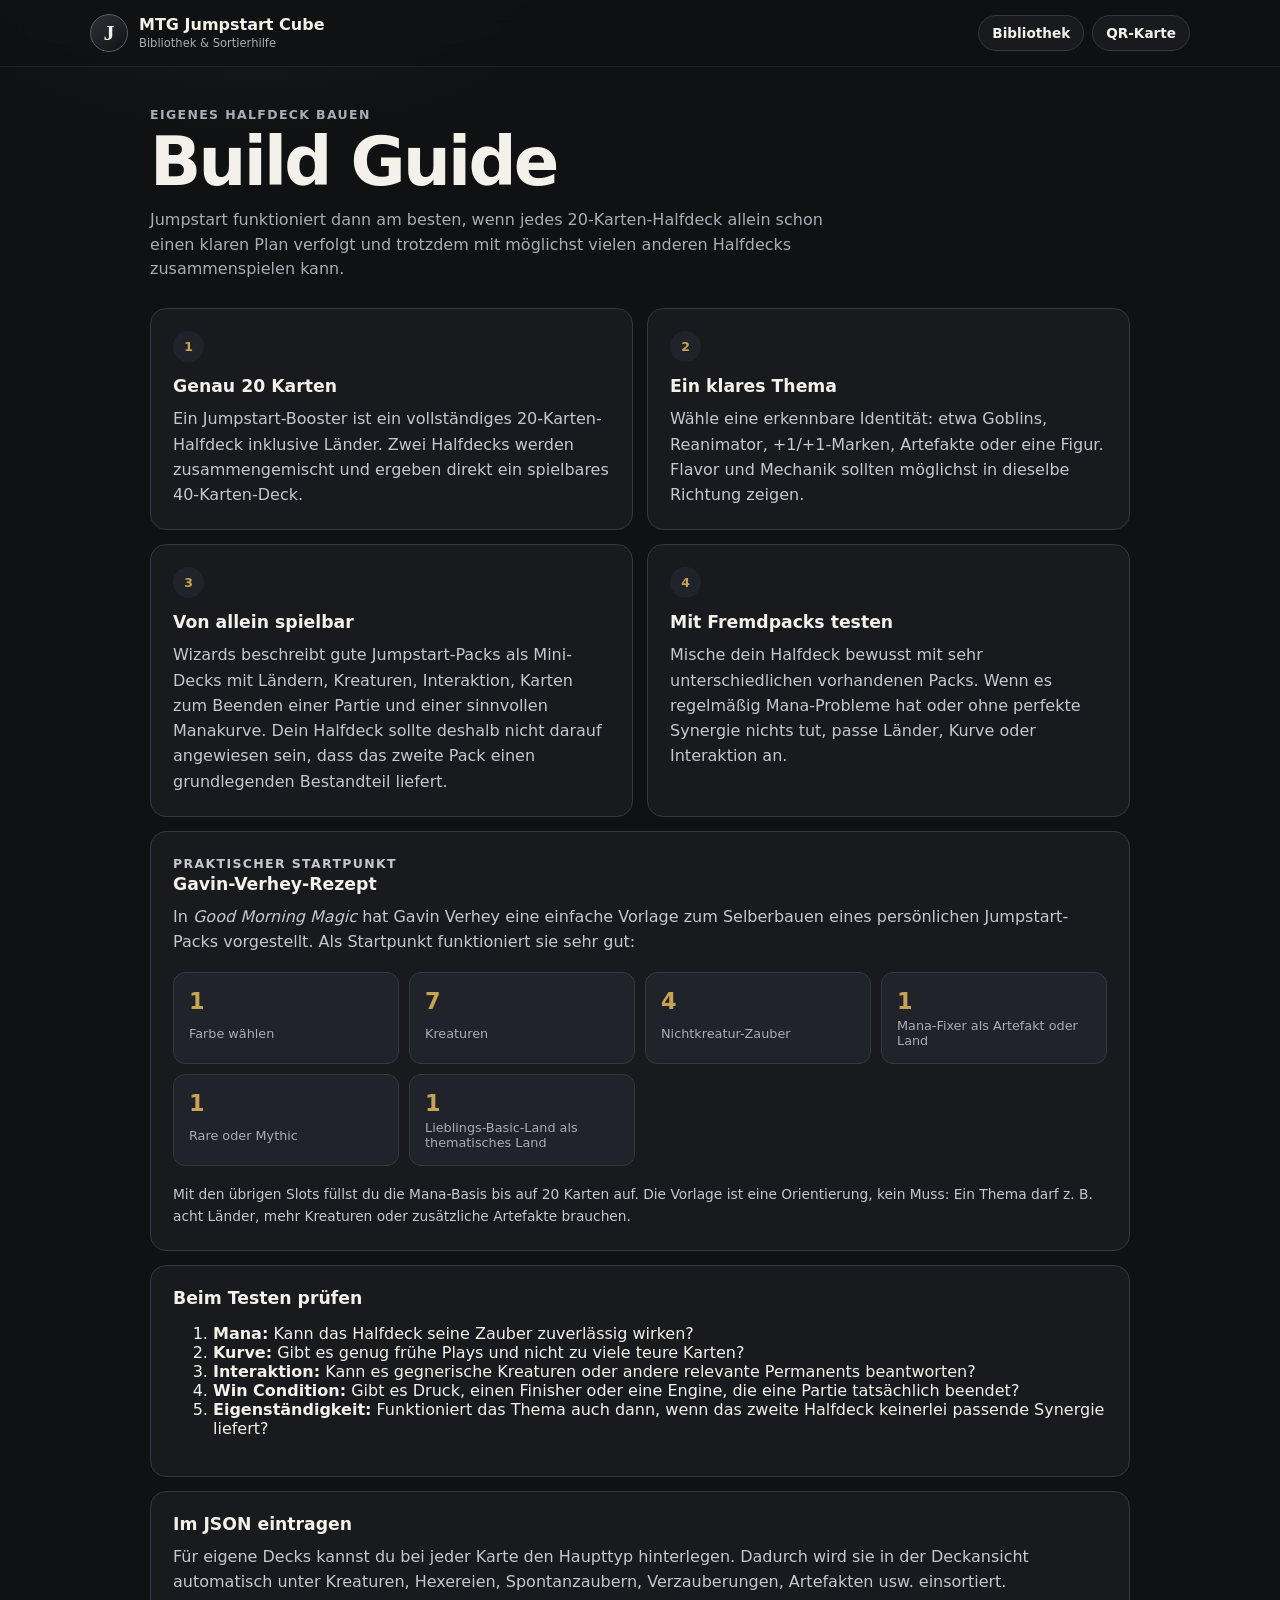
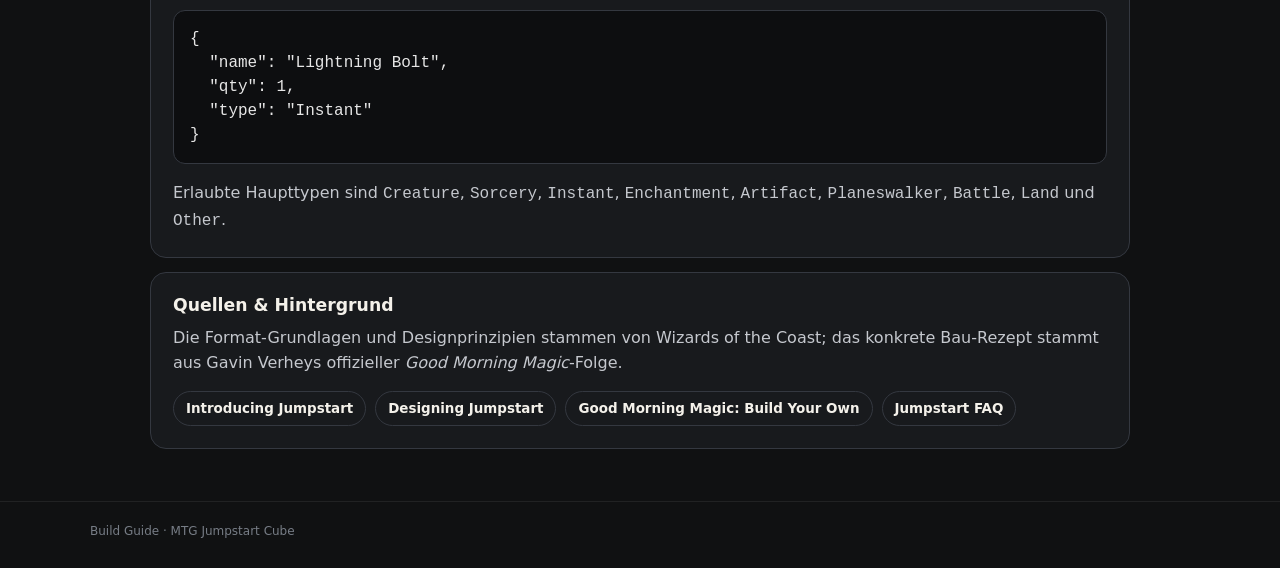
==== commit d327a244: "Refine Jumpstart build guide with Wizards guidance" ====
--- a/build-guide.html
+++ b/build-guide.html
@@ -46,55 +46,45 @@
       <article class="guide-card">
         <span class="guide-number">3</span>
         <h2>Von allein spielbar</h2>
-        <p>Wizards beschreibt Jumpstart-Packs als Mini-Decks mit Ländern, Kreaturen, Interaktion, Karten zum Beenden einer Partie und einer vernünftigen Manakurve. Dein Halfdeck sollte deshalb nicht darauf angewiesen sein, dass das zweite Pack einen grundlegenden Bestandteil liefert.</p>
+        <p>Wizards beschreibt gute Jumpstart-Packs als Mini-Decks mit Ländern, Kreaturen, Interaktion, Karten zum Beenden einer Partie und einer sinnvollen Manakurve. Dein Halfdeck sollte deshalb nicht darauf angewiesen sein, dass das zweite Pack einen grundlegenden Bestandteil liefert.</p>
       </article>
 
       <article class="guide-card">
         <span class="guide-number">4</span>
-        <h2>Mana zuerst</h2>
-        <p>Die meisten Halfdecks funktionieren am zuverlässigsten einfarbig. Plane genügend Länder ein und vermeide unnötig schwierige Farbanforderungen. Mehrfarbige Halfdecks brauchen entsprechend Fixing.</p>
-      </article>
-
-      <article class="guide-card">
-        <span class="guide-number">5</span>
-        <h2>Kurve statt Stapel</h2>
-        <p>Verteile die Zaubersprüche über mehrere Manakosten. Ein Halfdeck voller Vier- bis Sechs-Mana-Karten kann mit einem zweiten langsamen Pack schnell unspielbar werden.</p>
-      </article>
-
-      <article class="guide-card">
-        <span class="guide-number">6</span>
-        <h2>Interaktion einbauen</h2>
-        <p>Ein paar Karten sollten gegnerische Kreaturen oder andere relevante Permanents beantworten können. Das kann Removal, Bounce, Combat Tricks oder andere thematisch passende Interaktion sein.</p>
-      </article>
-
-      <article class="guide-card">
-        <span class="guide-number">7</span>
-        <h2>Synergien nicht überziehen</h2>
-        <p>Ein Halfdeck darf starke Synergien haben, sollte aber nicht ausschließlich aus Karten bestehen, die nur zusammen funktionieren. Gute Jumpstart-Karten sind sowohl thematisch als auch einzeln brauchbar.</p>
-      </article>
-
-      <article class="guide-card">
-        <span class="guide-number">8</span>
-        <h2>Mit fremden Packs testen</h2>
-        <p>Mische dein neues Halfdeck testweise mit mehreren sehr unterschiedlichen vorhandenen Packs. Wenn die Kombinationen regelmäßig Mana-Probleme haben oder das Halfdeck nichts tut, passe Kurve, Länder oder Interaktion an.</p>
+        <h2>Mit Fremdpacks testen</h2>
+        <p>Mische dein Halfdeck bewusst mit sehr unterschiedlichen vorhandenen Packs. Wenn es regelmäßig Mana-Probleme hat oder ohne perfekte Synergie nichts tut, passe Länder, Kurve oder Interaktion an.</p>
       </article>
     </section>
 
     <section class="guide-section">
-      <h2>Praktische Start-Faustregel</h2>
-      <p>Das hier ist keine offizielle Wizards-Formel, sondern ein sinnvoller Ausgangspunkt für einen eigenen Cube:</p>
+      <p class="eyebrow">Praktischer Startpunkt</p>
+      <h2>Gavin-Verhey-Rezept</h2>
+      <p>In <em>Good Morning Magic</em> hat Gavin Verhey eine einfache Vorlage zum Selberbauen eines persönlichen Jumpstart-Packs vorgestellt. Als Startpunkt funktioniert sie sehr gut:</p>
       <div class="guide-recipe">
-        <div><strong>7–8</strong><span>Länder / Fixing</span></div>
-        <div><strong>7–9</strong><span>Kreaturen</span></div>
-        <div><strong>2–4</strong><span>Interaktion</span></div>
-        <div><strong>2–4</strong><span>Theme / Payoffs</span></div>
+        <div><strong>1</strong><span>Farbe wählen</span></div>
+        <div><strong>7</strong><span>Kreaturen</span></div>
+        <div><strong>4</strong><span>Nichtkreatur-Zauber</span></div>
+        <div><strong>1</strong><span>Mana-Fixer als Artefakt oder Land</span></div>
+        <div><strong>1</strong><span>Rare oder Mythic</span></div>
+        <div><strong>1</strong><span>Lieblings-Basic-Land als thematisches Land</span></div>
       </div>
-      <p class="guide-note">Die Kategorien dürfen sich überschneiden: Eine Kreatur kann gleichzeitig Theme-Payoff oder Interaktion sein. Entscheidend sind 20 Karten insgesamt und ein funktionierender Gameplan.</p>
+      <p class="guide-note">Mit den übrigen Slots füllst du die Mana-Basis bis auf 20 Karten auf. Die Vorlage ist eine Orientierung, kein Muss: Ein Thema darf z. B. acht Länder, mehr Kreaturen oder zusätzliche Artefakte brauchen.</p>
+    </section>
+
+    <section class="guide-section">
+      <h2>Beim Testen prüfen</h2>
+      <ol class="check-list">
+        <li><strong>Mana:</strong> Kann das Halfdeck seine Zauber zuverlässig wirken?</li>
+        <li><strong>Kurve:</strong> Gibt es genug frühe Plays und nicht zu viele teure Karten?</li>
+        <li><strong>Interaktion:</strong> Kann es gegnerische Kreaturen oder andere relevante Permanents beantworten?</li>
+        <li><strong>Win Condition:</strong> Gibt es Druck, einen Finisher oder eine Engine, die eine Partie tatsächlich beendet?</li>
+        <li><strong>Eigenständigkeit:</strong> Funktioniert das Thema auch dann, wenn das zweite Halfdeck keinerlei passende Synergie liefert?</li>
+      </ol>
     </section>
 
     <section class="guide-section">
       <h2>Im JSON eintragen</h2>
-      <p>Für eigene Decks kannst du zusätzlich bei jeder Karte den Typ hinterlegen. Dadurch wird sie in der Deckansicht automatisch unter Kreaturen, Hexereien, Spontanzaubern, Verzauberungen, Artefakten usw. einsortiert.</p>
+      <p>Für eigene Decks kannst du bei jeder Karte den Haupttyp hinterlegen. Dadurch wird sie in der Deckansicht automatisch unter Kreaturen, Hexereien, Spontanzaubern, Verzauberungen, Artefakten usw. einsortiert.</p>
       <pre class="code-example"><code>{
   "name": "Lightning Bolt",
   "qty": 1,
@@ -104,11 +94,13 @@
     </section>
 
     <section class="guide-section sources-card">
-      <h2>Wizards-Quellen</h2>
-      <p>Die Grundprinzipien oben orientieren sich an Wizards' eigener Beschreibung des Formats und am Designartikel zum ursprünglichen Jumpstart.</p>
+      <h2>Quellen &amp; Hintergrund</h2>
+      <p>Die Format-Grundlagen und Designprinzipien stammen von Wizards of the Coast; das konkrete Bau-Rezept stammt aus Gavin Verheys offizieller <em>Good Morning Magic</em>-Folge.</p>
       <div class="source-links">
         <a href="https://magic.wizards.com/en/news/announcements/introducing-jumpstart-new-way-play-magic-2020-02-20">Introducing Jumpstart</a>
-        <a href="https://magic.wizards.com/en/news/card-preview/behind-scenes-designing-jumpstart-2020-06-17">Behind the Scenes of Designing Jumpstart</a>
+        <a href="https://magic.wizards.com/en/news/card-preview/behind-scenes-designing-jumpstart-2020-06-17">Designing Jumpstart</a>
+        <a href="https://www.youtube.com/watch?v=d_5jZDuSVsU">Good Morning Magic: Build Your Own</a>
+        <a href="https://magic.wizards.com/en/products/jumpstart">Jumpstart FAQ</a>
       </div>
     </section>
   </main>
--- a/styles.css
+++ b/styles.css
@@ -21,9 +21,11 @@
 body { margin: 0; min-height: 100vh; background: radial-gradient(circle at 20% -20%, #292d33 0, transparent 36rem), var(--bg); color: var(--text); }
 a { color: inherit; }
 button, input { font: inherit; }
+code, pre { font-family: ui-monospace, SFMono-Regular, Menlo, Monaco, Consolas, "Liberation Mono", monospace; }
 .shell { width: min(1100px, calc(100% - 28px)); margin-inline: auto; }
 .site-header { position: sticky; top: 0; z-index: 20; border-bottom: 1px solid rgba(255,255,255,.08); background: rgba(16,17,18,.9); backdrop-filter: blur(12px); }
 .header-inner { min-height: 66px; display: flex; align-items: center; justify-content: space-between; gap: 18px; }
+.header-nav { display: flex; align-items: center; gap: 8px; }
 .brand { display: inline-flex; align-items: center; gap: 11px; text-decoration: none; }
 .brand-mark { width: 38px; height: 38px; display: grid; place-items: center; border: 1px solid #575c65; border-radius: 50%; background: linear-gradient(145deg, #2d3137, #111315); font-family: Georgia, serif; font-size: 22px; font-weight: 700; }
 .brand strong, .brand small { display: block; }
@@ -50,16 +52,7 @@
 .section-title { display: flex; align-items: center; gap: 10px; margin: 0 0 13px; font-size: 1.3rem; }
 .section-title .count { margin-left: 2px; color: var(--muted); font-size: .8rem; font-weight: 600; }
 .mana-row { display: inline-flex; gap: 5px; align-items: center; }
-.mana {
-  display: inline-block;
-  width: 1em;
-  height: 1em;
-  flex: 0 0 1em;
-  font-size: 1.55rem;
-  line-height: 1;
-  text-align: center;
-  filter: drop-shadow(0 1px 1px rgba(0,0,0,.55));
-}
+.mana { display: inline-block; width: 1em; height: 1em; flex: 0 0 1em; font-size: 1.55rem; line-height: 1; text-align: center; filter: drop-shadow(0 1px 1px rgba(0,0,0,.55)); }
 .mana-W { color: var(--w); }
 .mana-U { color: var(--u); }
 .mana-B { color: var(--b); }
@@ -77,31 +70,56 @@
 .deck-card:focus-visible, .back-link:focus-visible, .proxy-link:focus-visible, .copy-link:focus-visible { outline: 3px solid var(--focus); outline-offset: 3px; }
 .deck-name { margin: 0; font-size: 1.05rem; line-height: 1.25; }
 .deck-desc { grid-column: 1 / -1; margin: 0; color: var(--muted); font-size: .82rem; line-height: 1.42; }
-.detail { --accent: var(--m); max-width: 850px; margin-inline: auto; }
+.detail { --accent: var(--m); max-width: 900px; margin-inline: auto; }
 .detail-head { position: relative; overflow: hidden; margin-top: 19px; padding: clamp(22px, 5vw, 40px); border: 1px solid var(--line); border-radius: 22px; background: linear-gradient(145deg, color-mix(in srgb, var(--accent) 13%, var(--panel)), var(--panel)); }
 .detail-head::before { content: ""; position: absolute; inset: 0 auto 0 0; width: 6px; background: var(--accent); }
 .detail h1 { font-size: clamp(2rem, 8vw, 4rem); }
 .detail-description { max-width: 660px; margin: 14px 0 0; color: #c5c8ce; font-size: 1rem; line-height: 1.6; }
 .detail-meta { display: flex; flex-wrap: wrap; align-items: center; gap: 10px 14px; margin-top: 19px; color: var(--muted); font-size: .84rem; font-weight: 700; }
 .card-lists { display: grid; grid-template-columns: 1fr 1fr; gap: 14px; margin-top: 15px; }
+.card-lists-types { align-items: start; }
 .list-panel { overflow: hidden; border: 1px solid var(--line); border-radius: var(--radius); background: var(--panel); }
 .list-panel h2 { margin: 0; padding: 15px 17px 11px; border-bottom: 1px solid var(--line); font-size: 1rem; }
+.type-heading { display: flex; align-items: center; justify-content: space-between; gap: 12px; }
+.type-count { min-width: 28px; height: 24px; display: inline-grid; place-items: center; border-radius: 999px; background: var(--panel-2); color: var(--muted); font-size: .75rem; font-variant-numeric: tabular-nums; }
 .card-list { list-style: none; margin: 0; padding: 0; }
 .card-list li { display: grid; grid-template-columns: 34px 1fr; gap: 7px; align-items: baseline; padding: 10px 17px; border-bottom: 1px solid rgba(255,255,255,.055); }
 .card-list li:last-child { border-bottom: 0; }
 .qty { color: var(--accent); font-variant-numeric: tabular-nums; font-weight: 900; }
 .empty-state, .error, .loading { padding: 32px; border: 1px solid var(--line); border-radius: var(--radius); background: var(--panel); color: var(--muted); text-align: center; }
 .empty-state { margin-top: 28px; }
+.guide-page { max-width: 980px; }
+.guide-hero { padding: 8px 0 26px; }
+.guide-grid { display: grid; grid-template-columns: repeat(2, minmax(0, 1fr)); gap: 14px; }
+.guide-card, .guide-section { border: 1px solid var(--line); border-radius: var(--radius); background: var(--panel); }
+.guide-card { position: relative; padding: 22px; }
+.guide-card h2, .guide-section h2 { margin: 0 0 10px; font-size: 1.08rem; }
+.guide-card p, .guide-section p { margin: 0; color: #c5c8ce; line-height: 1.58; }
+.guide-number { display: inline-grid; place-items: center; width: 31px; height: 31px; margin-bottom: 14px; border-radius: 50%; background: var(--panel-2); color: var(--m); font-size: .78rem; font-weight: 900; }
+.guide-section { margin-top: 14px; padding: 22px; }
+.guide-recipe { display: grid; grid-template-columns: repeat(4, 1fr); gap: 10px; margin: 18px 0; }
+.guide-recipe div { display: grid; gap: 4px; padding: 15px; border: 1px solid var(--line); border-radius: 12px; background: var(--panel-2); }
+.guide-recipe strong { font-size: 1.4rem; color: var(--m); }
+.guide-recipe span { color: var(--muted); font-size: .8rem; }
+.guide-note { font-size: .86rem; }
+.code-example { overflow-x: auto; margin: 16px 0; padding: 16px; border: 1px solid var(--line); border-radius: 12px; background: #0d0e10; color: #e6e6e6; line-height: 1.5; }
+.source-links { display: flex; flex-wrap: wrap; gap: 9px; margin-top: 16px; }
+.source-links a { border: 1px solid var(--line); border-radius: 999px; padding: 9px 12px; text-decoration: none; font-size: .84rem; font-weight: 700; }
+.source-links a:hover { background: var(--panel-2); }
 .site-footer { border-top: 1px solid rgba(255,255,255,.07); color: #777d86; font-size: .75rem; padding: 22px 0 30px; }
 .hidden { display: none !important; }
 @media (max-width: 680px) {
   .shell { width: min(100% - 20px, 1100px); }
   main { padding-top: 22px; }
-  .proxy-link { padding-inline: 11px; }
+  .header-inner { gap: 10px; }
+  .brand small { display: none; }
+  .header-nav { gap: 6px; }
+  .proxy-link { padding: 8px 10px; font-size: .78rem; }
   .toolbar { grid-template-columns: 1fr; }
   .library-count { padding-left: 2px; }
   .deck-grid { grid-template-columns: 1fr; }
   .deck-card { min-height: 104px; }
-  .card-lists { grid-template-columns: 1fr; }
+  .card-lists, .guide-grid { grid-template-columns: 1fr; }
+  .guide-recipe { grid-template-columns: repeat(2, 1fr); }
 }
 @media (prefers-reduced-motion: reduce) { * { scroll-behavior: auto !important; transition: none !important; } }
